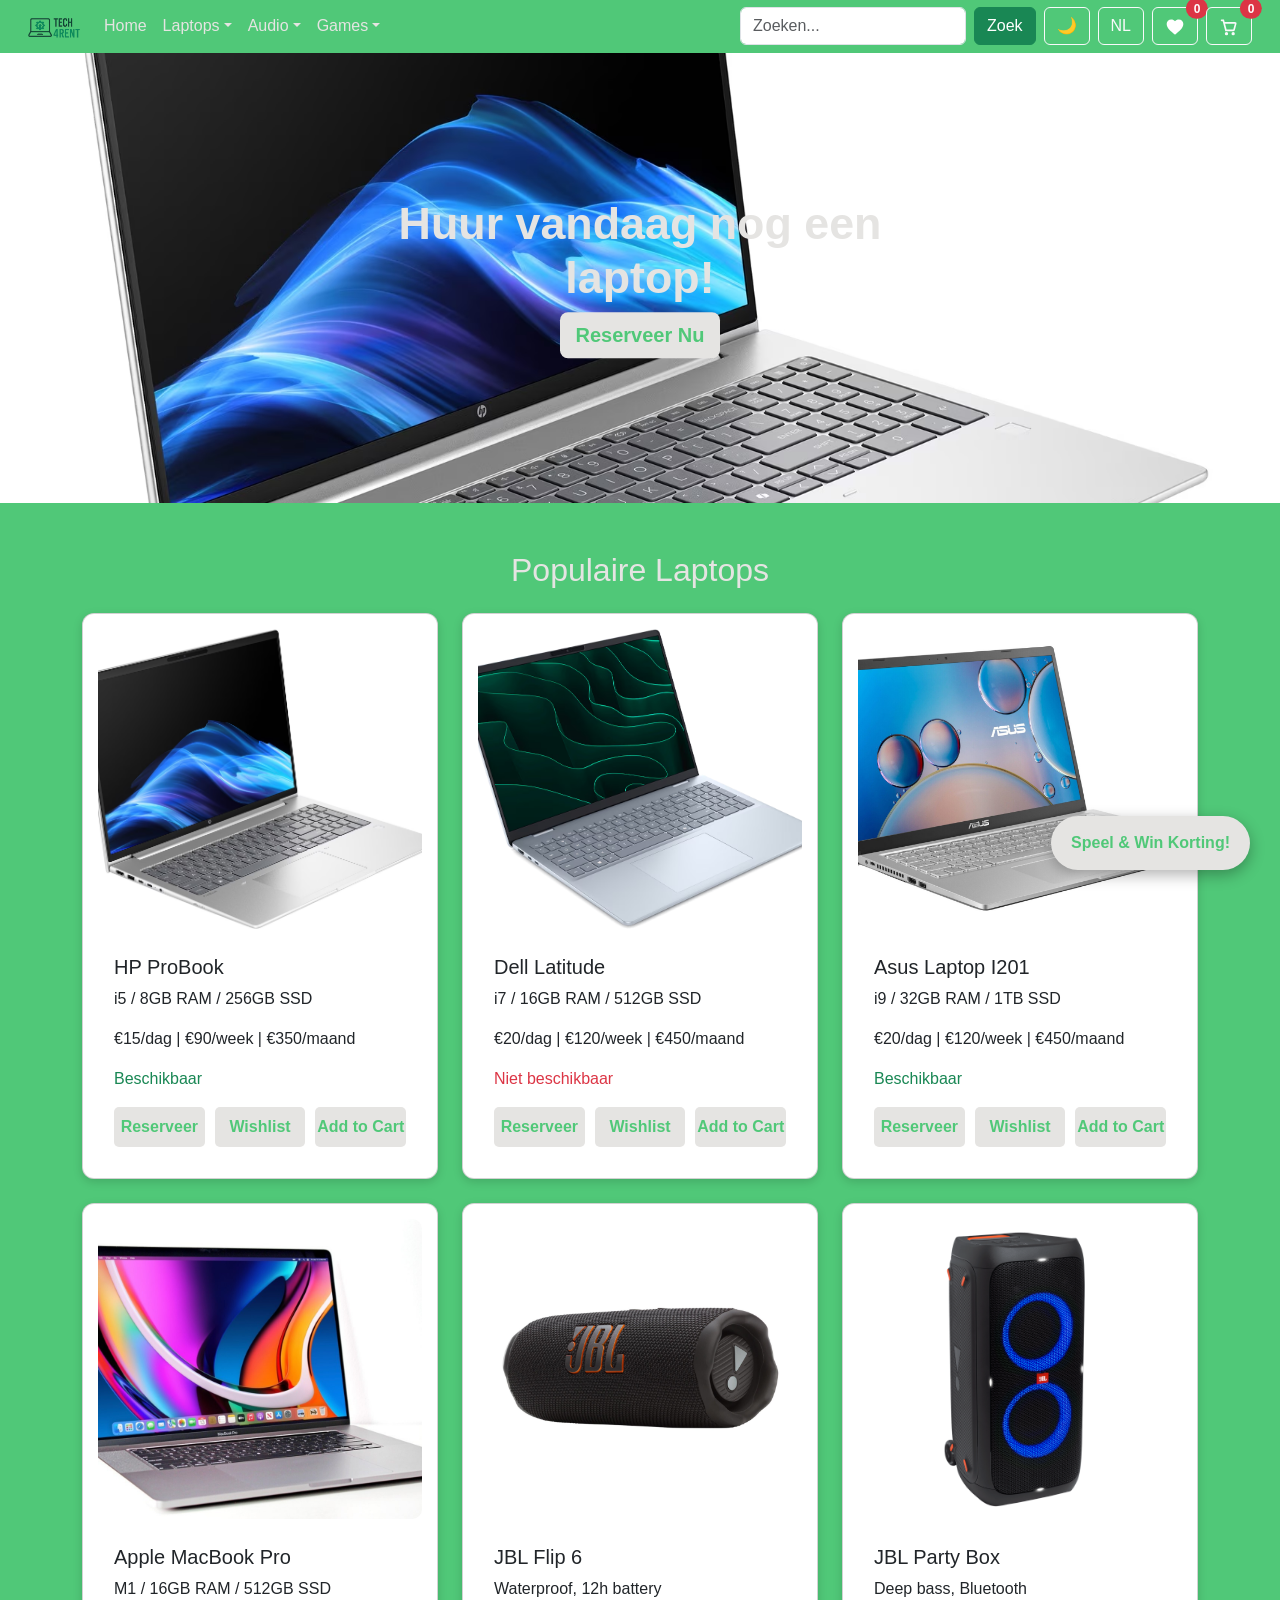
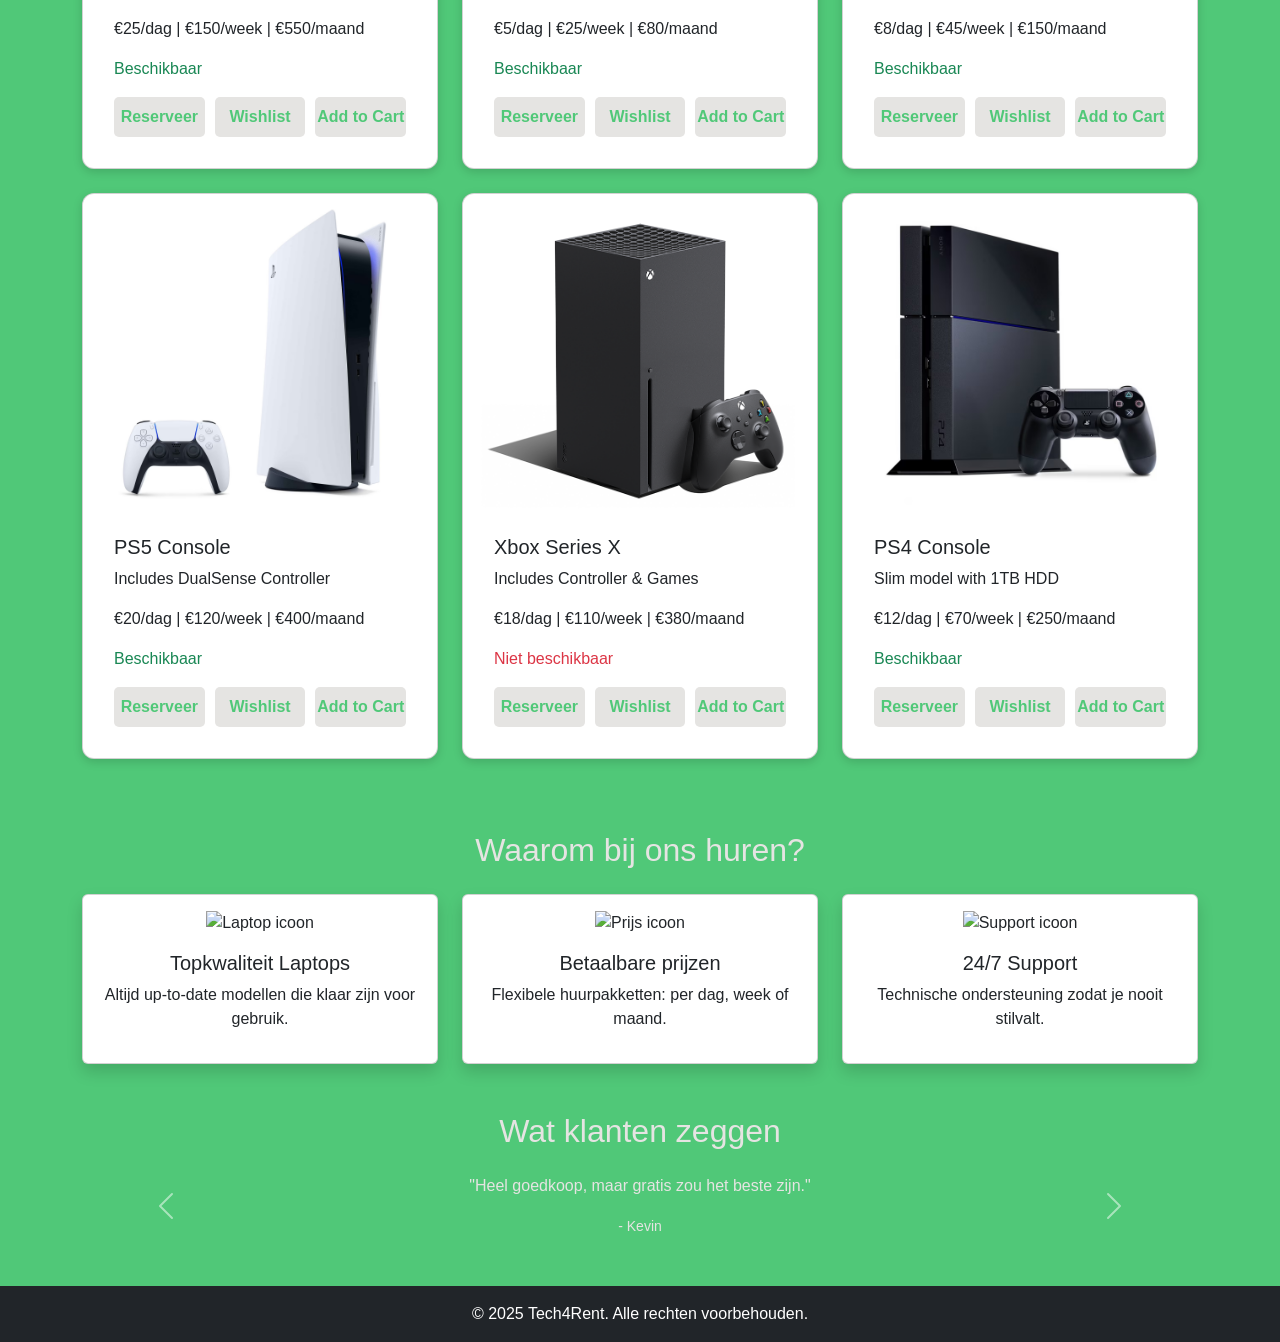
==== index.html @ e3abf4cf "1.3 trials and error" ====
<!DOCTYPE html>
<html lang="nl">
<head>
  <meta charset="UTF-8">
  <meta name="viewport" content="width=device-width, initial-scale=1.0">
  <title>Tech4Rent - Laptop & Gaming Verhuur</title>
  <link href="https://cdn.jsdelivr.net/npm/bootstrap@5.3.0/dist/css/bootstrap.min.css" rel="stylesheet">
  <link rel="stylesheet" href="css/style.css">
</head>
<body>

<!-- Navbar -->
<nav class="navbar navbar-expand-lg navbar-dark bg-dark sticky-top">
  <div class="container-fluid">
    <!-- Brand + Hamburger -->
    <a href="#" class="navbar-brand"><img src="img/bgr.png" height="400"></a>
    <button class="navbar-toggler" type="button" data-bs-toggle="collapse" data-bs-target="#navbarNav">
      <span class="navbar-toggler-icon"></span>
    </button>

    <!-- Menu + Right side -->
    <div class="collapse navbar-collapse" id="navbarNav">
      <!-- Left menu -->
      <ul class="navbar-nav">
        <li class="nav-item"><a class="nav-link active" href="#">Home</a></li>

        <!-- Laptops Mega Menu -->
        <li class="nav-item dropdown">
          <a class="nav-link dropdown-toggle" href="#" role="button" data-bs-toggle="dropdown">Laptops</a>
          <ul class="dropdown-menu mega-menu p-3">
            <div class="row">
              <div class="col-md-6">
                <h6>Brands</h6>
                <a class="dropdown-item" href="#" onclick="filterCategory('laptop')">HP</a>
                <a class="dropdown-item" href="#" onclick="filterCategory('laptop')">Dell</a>
                <a class="dropdown-item" href="#" onclick="filterCategory('laptop')">Apple</a>
                <a class="dropdown-item" href="#" onclick="filterCategory('laptop')">Lenovo</a>
              </div>
            </div>
          </ul>
        </li>

        <!-- Audio -->
        <li class="nav-item dropdown">
          <a class="nav-link dropdown-toggle" href="#" role="button" data-bs-toggle="dropdown">Audio</a>
          <ul class="dropdown-menu">
            <li><a class="dropdown-item" href="#" onclick="filterCategory('audio')">JBL Speakers</a></li>
          </ul>
        </li>

        <!-- Games -->
        <li class="nav-item dropdown">
          <a class="nav-link dropdown-toggle" href="#" role="button" data-bs-toggle="dropdown">Games</a>
          <ul class="dropdown-menu">
            <li><a class="dropdown-item" href="#" onclick="filterCategory('game')">PS5</a></li>
            <li><a class="dropdown-item" href="#" onclick="filterCategory('game')">PS4</a></li>
            <li><a class="dropdown-item" href="#" onclick="filterCategory('game')">Xbox</a></li>
          </ul>
        </li>
      </ul>

      <!-- Right side: Search + Buttons + Icons -->
      <div class="ms-auto d-flex align-items-center gap-2">
        <!-- Search -->
        <input id="searchInput" class="form-control form-control" type="search" placeholder="Zoeken...">
        <button id="searchBtn" class="btn btn-success ">Zoek</button>

        <!-- Theme + Language -->
        <button id="theme-toggle" class="btn btn-outline-light ">🌙</button>
        <button id="lang-toggle" class="btn btn-outline-light ">NL</button>

        <!-- Wishlist -->
        <button id="wishlist-btn" class="btn btn-outline-light position-relative">
          <svg fill="none" height="20" viewBox="0 0 24 24" width="20">
            <path d="M12.68 20.75C12.29 21.08 11.71 21.08 11.32 20.75C7.62 17.54 2 13.61 2 8.5C2 5.41 4.42 3 7.5 3C9.24 3 10.91 3.81 12 5.08C13.09 3.81 14.76 3 16.5 3C19.58 3 22 5.41 22 8.5C22 13.61 16.38 17.54 12.68 20.75Z" fill="#fff"/>
          </svg>
          <span id="wishlist-count" class="position-absolute top-0 start-100 translate-middle badge rounded-pill bg-danger">0</span>
        </button>

        <!-- Cart -->
        <button id="cart-btn" class="btn btn-outline-light  position-relative">
          <svg xmlns="http://www.w3.org/2000/svg" width="20" height="20" fill="none" viewBox="0 0 24 24">
            <path fill="currentColor" d="M3.07 3a1 1 0 0 0 0 2h1.37l3.11 12h9.56a2 2 0 0 0 1.93-1.48l1.88-7A2 2 0 0 0 19 6H6.77l-.78-3zM9.1 15 7.3 8h11.7l-1.88 7z"/>
            <path fill="currentColor" d="M11 20a2 2 0 1 1-4 0 2 2 0 0 1 4 0M19 20a2 2 0 1 1-4 0 2 2 0 0 1 4 0"/>
          </svg>
          <span id="cart-count" class="position-absolute top-0 start-100 translate-middle badge rounded-pill bg-danger">0</span>
        </button>
      </div>
    </div>
  </div>
</nav>


<!-- Offcanvas for Hamburger -->
<div class="offcanvas offcanvas-start bg-dark text-white" tabindex="-1" id="offcanvasMenu">
  <div class="offcanvas-header">
    <h5 class="offcanvas-title">Menu</h5>
    <button type="button" class="btn-close btn-close-white" data-bs-dismiss="offcanvas"></button>
  </div>
  <div class="offcanvas-body">
    <ul class="list-unstyled">

      <li><a href="#" class="text-white text-decoration-none d-block py-2">Home</a></li>

      <!-- Laptops collapsible -->
      <li class="mt-2">
        <a class="text-white text-decoration-none d-block py-2" data-bs-toggle="collapse" href="#laptopsCollapse" role="button" aria-expanded="false">Laptops ▾</a>
        <div class="collapse" id="laptopsCollapse">
          <ul class="list-unstyled ps-3">
            <li><a href="#" class="text-white text-decoration-none d-block py-1">HP</a></li>
            <li><a href="#" class="text-white text-decoration-none d-block py-1">Dell</a></li>
            <li><a href="#" class="text-white text-decoration-none d-block py-1">Apple</a></li>
            <li><a href="#" class="text-white text-decoration-none d-block py-1">Lenovo</a></li>
          </ul>
        </div>
      </li>

      <!-- Audio collapsible -->
      <li class="mt-2">
        <a class="text-white text-decoration-none d-block py-2" data-bs-toggle="collapse" href="#audioCollapse" role="button" aria-expanded="false">Audio ▾</a>
        <div class="collapse" id="audioCollapse">
          <ul class="list-unstyled ps-3">
            <li><a href="#" class="text-white text-decoration-none d-block py-1">JBL Speakers</a></li>
          </ul>
        </div>
      </li>

      <!-- Games collapsible -->
      <li class="mt-2">
        <a class="text-white text-decoration-none d-block py-2" data-bs-toggle="collapse" href="#gamesCollapse" role="button" aria-expanded="false">Games ▾</a>
        <div class="collapse" id="gamesCollapse">
          <ul class="list-unstyled ps-3">
            <li><a href="#" class="text-white text-decoration-none d-block py-1">PS5</a></li>
            <li><a href="#" class="text-white text-decoration-none d-block py-1">PS4</a></li>
            <li><a href="#" class="text-white text-decoration-none d-block py-1">Xbox</a></li>
          </ul>
        </div>
      </li>

      <!-- Search -->
      <li class="mt-4">
        <form class="d-flex">
          <input class="form-control me-2" type="search" placeholder="Zoeken...">
          <button class="btn btn-outline-success" type="button">Zoek</button>
        </form>
      </li>

      <!-- Theme & Language -->
      <li class="mt-3 d-flex gap-2">
        <button id="theme-toggle-mobile" class="btn btn-outline-light flex-fill">🌙</button>
        <button id="lang-toggle-mobile" class="btn btn-outline-light flex-fill">NL</button>
      </li>
    </ul>
  </div>
</div>



<!-- Hero Section -->
<section class="hero-section position-relative">
  <div class="hero-slide active"><img src="img/hp1.jpeg"></div>
  <div class="hero-slide"><img src="img/dell.jpeg"></div>
  <div class="hero-slide"><img src="img/apple.jpeg"></div>
  <div class="hero-slide"><img src="img/asus.jpeg"></div>

  <div class="hero-content text-center text-white">
    <h1 id="heroTitle" class=" hero-title-blue">Huur vandaag nog een laptop!</h1>
    <button id="heroCTA" class="btn btn-primary btn-lg">Reserveer Nu</button>
  </div>
</section>

<!-- Product Grid -->
<section class="container my-5">
  <h2 id="productsTitle" class="text-center mb-4">Populaire Laptops</h2>
  <div id="product-grid" class="row"></div>
</section>

<!-- Wishlist -->
<section class="container my-4" id="wishlist-section" style="display:none;">
  <h3>💚 Wishlist</h3>
  <ul id="wishlist-items" class="list-group"></ul>
</section>

<!-- Cart -->
<section class="container my-4" id="cart-section" style="display:none;">
  <h3>🛒 Winkelwagen</h3>
  <ul id="cart-items" class="list-group"></ul>
</section>


<!-- Voordelen sectie -->
<section class="container text-center my-5">
  <h2 id="whyTitle">Waarom bij ons huren?</h2>
  <div class="row mt-4">
    <div class="col-md-4">
      <div class="card shadow p-3">
        <img src="https://img.icons8.com/ios-filled/100/laptop.png" class="mx-auto" alt="Laptop icoon">
        <h5 id="why1Title" class="mt-3">Topkwaliteit Laptops</h5>
        <p id="why1Text">Altijd up-to-date modellen die klaar zijn voor gebruik.</p>
      </div>
    </div>

    <div class="col-md-4">
      <div class="card shadow p-3">
        <img src="https://img.icons8.com/ios-filled/100/cheap-2.png" class="mx-auto" alt="Prijs icoon">
        <h5 id="why2Title" class="mt-3">Betaalbare prijzen</h5>
        <p id="why2Text">Flexibele huurpakketten: per dag, week of maand.</p>
      </div>
    </div>

    <div class="col-md-4">
      <div class="card shadow p-3">
        <img src="https://img.icons8.com/ios-filled/100/customer-support.png" class="mx-auto" alt="Support icoon">
        <h5 id="why3Title" class="mt-3">24/7 Support</h5>
        <p id="why3Text">Technische ondersteuning zodat je nooit stilvalt.</p>
      </div>
    </div>
  </div>
</section>

<!-- Reviews -->
<section class="reviews container my-5">
  <h2 id="reviewsTitle" class="text-center mb-4">Wat klanten zeggen</h2>
  <div class="carousel slide" id="reviewsCarousel" data-bs-ride="carousel">
    <div class="carousel-inner">
      <div class="carousel-item active text-center">
        <p>"Heel goedkoop, maar gratis zou het beste zijn."</p>
        <small>- Kevin</small>
      </div>
      <div class="carousel-item text-center">
        <p>"Te duur en tweede handse kwaliteit."</p>
        <small>- Gael</small>
      </div>
    </div>
    <button class="carousel-control-prev" type="button" data-bs-target="#reviewsCarousel" data-bs-slide="prev">
      <span class="carousel-control-prev-icon"></span>
    </button>
    <button class="carousel-control-next" type="button" data-bs-target="#reviewsCarousel" data-bs-slide="next">
      <span class="carousel-control-next-icon"></span>
    </button>
  </div>
</section>

<!-- Floating Spin Wheel Button -->
<button id="spin-btn" class="floating-btn">Speel & Win Korting!</button>

<!-- Wheel Overlay -->
<div id="wheel-overlay" class="wheel-overlay">
  <div class="wheel-container">
    <canvas id="wheel" width="400" height="400"></canvas>
    <div id="pointer">&#9650;</div>
    <button id="spin-wheel-btn" class="btn btn-primary mt-3">Spin!</button>
    <div id="coupon-result" class="mt-2 fw-bold"></div>
    <button id="close-wheel" class="btn btn-danger mt-3">Sluiten</button>
  </div>
</div>

<script src="js/wheel.js"></script>


<footer class="bg-dark text-white text-center p-3">
  &copy; 2025 Tech4Rent. Alle rechten voorbehouden.
</footer>

<script src="https://cdn.jsdelivr.net/npm/bootstrap@5.3.0/dist/js/bootstrap.bundle.min.js"></script>
<script src="js/main.js"></script>
</body>
</html>
---- css/style.css ----
/* ===========================
   General Styles
=========================== */
body {
  font-family: Arial, sans-serif;
  margin: 0;
  padding: 0;
  background: #50C878; /* Emerald background */
  color: #E5E4E2;       /* Platinum text */
  transition: background 0.3s, color 0.3s;
}

body.dark-mode {
  background: #121212;
  color: #eee;
}

/* ===========================
   Navbar
=========================== */
.navbar {
  background: #50C878 !important; /* Emerald */
  padding: 0.4rem 1rem;
}

.navbar .navbar-brand img {
  height: 20px;
}

.navbar .nav-link {
  color: #E5E4E2 !important; /* Platinum text */
  font-weight: 500;
}

.navbar .nav-link:hover {
  color: #ffffff !important;
}

.navbar-toggler {
  border-color: #E5E4E2 !important;
}

.navbar-toggler-icon {
  background-image: url("data:image/svg+xml;charset=utf8,%3Csvg viewBox='0 0 30 30' xmlns='http://www.w3.org/2000/svg'%3E%3Cpath stroke='rgb(229,228,226)' stroke-width='2' stroke-linecap='round' stroke-miterlimit='10' d='M4 7h22M4 15h22M4 23h22'/%3E%3C/svg%3E");
}

/* ===========================
   Hero Section
=========================== */
.hero-section {
  position: relative;
  height: 450px;
  overflow: hidden;
  background: #50C878; /* Emerald */
}

body.dark-mode .hero-section {
  background: #1e1e1e;
}

.hero-slide {
  position: absolute;
  top: 0; left: 0;
  width: 100%; height: 100%;
  opacity: 0;
  transition: opacity 0.6s ease;
}

.hero-slide.active {
  opacity: 1;
}

.hero-slide img {
  width: 100%;
  height: 100%;
  object-fit: cover;
}

.hero-content {
  position: absolute;
  top: 50%; left: 50%;
  transform: translate(-50%, -50%);
  text-align: center;
  color: #E5E4E2; /* Platinum text */
}

.hero-content h1 {
  font-size: 2.8rem;
  font-weight: bold;
  margin-bottom: 0.5rem;
  color: #E5E4E2; /* Platinum heading */
}

.hero-content p {
  font-size: 1.2rem;
  margin-bottom: 1rem;
  color: #50C878; /* Emerald description */
}

.hero-content .btn-primary {
  background: #E5E4E2; /* Platinum button */
  border: none;
  font-weight: bold;
  color: #50C878;
}

.hero-content .btn-primary:hover {
  background: #d9d8d7;
}

/* ===========================
   Product Grid & Cards
=========================== */
.products-row {
  display: flex;
  flex-wrap: wrap;
  gap: 20px;
}

.products-row > .col {
  display: flex;
}

.product-card {
  display: flex;
  flex-direction: column;
  justify-content: space-between;
  flex: 1;
  background: #ffffff;
  border-radius: 12px;
  box-shadow: 0 3px 10px rgba(0,0,0,0.15);
  padding: 15px;
  transition: transform 0.3s, box-shadow 0.3s;
}

.product-card:hover {
  transform: translateY(-5px);
  box-shadow: 0 8px 20px rgba(0,0,0,0.25);
}

.product-card img {
  width: 100%;
  height: 300px;
  object-fit: cover;
  border-radius: 10px;
  margin-bottom: 10px;
}

.product-actions {
  display: flex;
  gap: 10px;
  margin-top: auto;
}

.product-actions button {
  flex: 1;
  background: #E5E4E2; /* Platinum buttons */
  border: none;
  color: #50C878; /* Emerald text */
  font-weight: bold;
  padding: 8px 0;
  border-radius: 5px;
}

.product-actions button:hover {
  background: #d9d8d7;
}

/* ===========================
   Side Menu
=========================== */
.side-menu {
  position: fixed;
  top: 0;
  left: -300px;
  width: 300px;
  height: 100%;
  background: rgba(80,200,120,0.95); /* Emerald */
  backdrop-filter: blur(8px);
  color: #E5E4E2; /* Platinum text */
  z-index: 1050;
  padding: 30px;
  transition: left 0.4s ease;
}

.side-menu.active { left: 0; }

.side-menu-header {
  display: flex;
  justify-content: space-between;
  align-items: center;
}

.side-menu h4 { margin: 0; }

.side-menu ul {
  padding-left: 0;
}

.side-menu ul li a {
  color: #E5E4E2; /* Platinum links */
  text-decoration: none;
  display: block;
  padding: 8px 0;
}

.side-menu ul li a:hover { color: #ffffff; }

.sub-menu { display: none; }
.sub-menu.active { display: block; }

/* ===========================
   Floating Button
=========================== */
.floating-btn {
  position: fixed;
  bottom: 30px;
  right: 30px;
  z-index: 999;
  padding: 15px 20px;
  border-radius: 50px;
  background: #E5E4E2; /* Platinum */
  color: #50C878; /* Emerald text */
  border: none;
  cursor: pointer;
  box-shadow: 0 5px 15px rgba(0,0,0,0.3);
  font-weight: bold;
  transition: background 0.3s;
}

.floating-btn:hover { background: #d9d8d7; }

/* ===========================
   Wheel Overlay
=========================== */
.wheel-overlay {
  display: none;
  position: fixed;
  top: 0; left: 0;
  width: 100%; height: 100%;
  backdrop-filter: blur(5px);
  background-color: rgba(0,0,0,0.25);
  z-index: 1000;
  justify-content: center;
  align-items: center;
}

.wheel-container {
  background: #fff;
  padding: 20px;
  border-radius: 15px;
  text-align: center;
  position: relative;
}

#wheel-container {
  position: relative;
  display: inline-block;
}

#pointer {
  position: absolute;
  top: 40%;
  right: 50px;
  transform: translateY(0%) rotate(270deg);
  font-size: 40px;
  color: #50C878; /* Emerald pointer */
  z-index: 10;
}

/* Coupon Result */
#wheel-overlay #coupon-result {
  color: #000000; /* Emerald text for coupon */
  font-size: 1.5rem;
  font-weight: bold;
  text-align: center;
}


/* ===========================
   Responsive Adjustments
=========================== */
@media (max-width: 992px) {
  .hero-content h1 {
    font-size: 2rem;
  }
  .hero-content p {
    font-size: 1rem;
  }
  .product-card img {
    height: 250px;
  }
}

.modal-body {
  max-height: 400px;
  overflow-y: auto;
}

.remove-cart, .remove-wishlist {
  border-radius: 50%;
  font-size: 0.8rem;
  width: 28px;
  height: 28px;
  padding: 0;
  display: flex;
  align-items: center;
  justify-content: center;
}
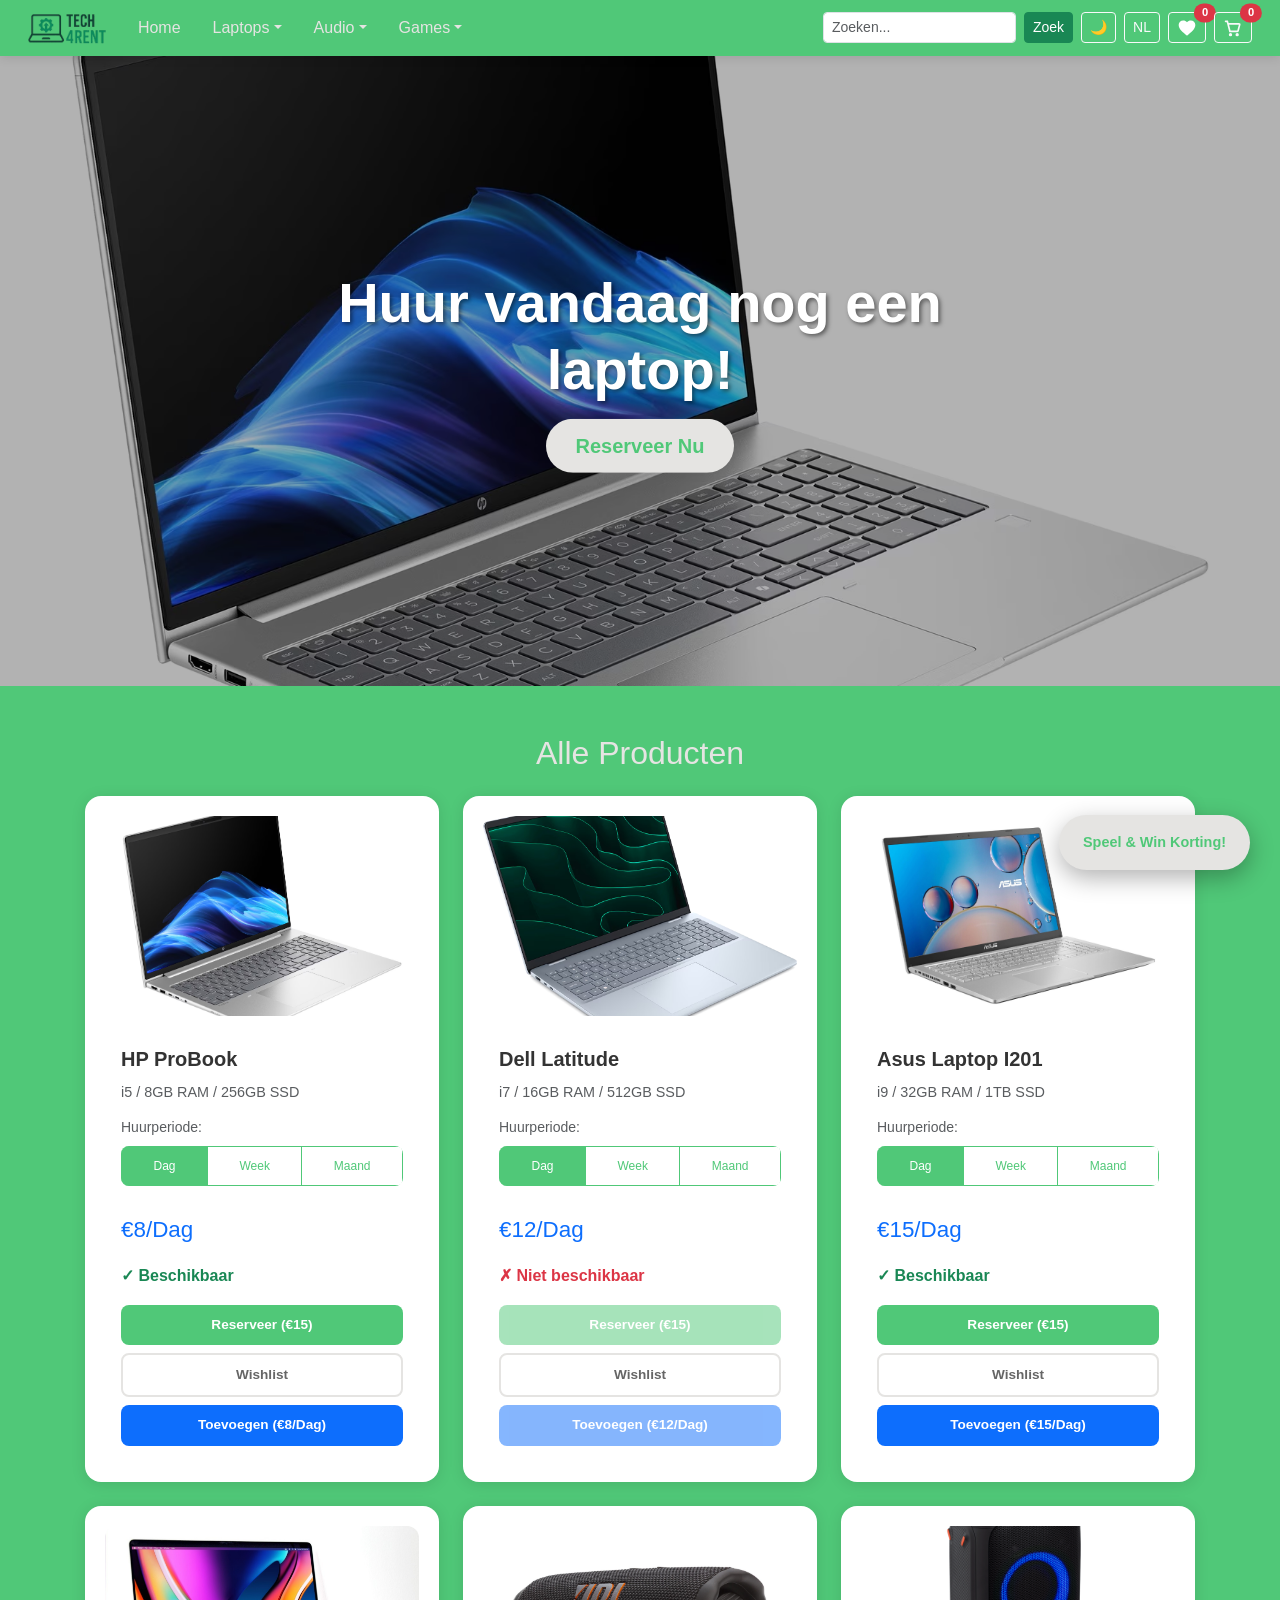
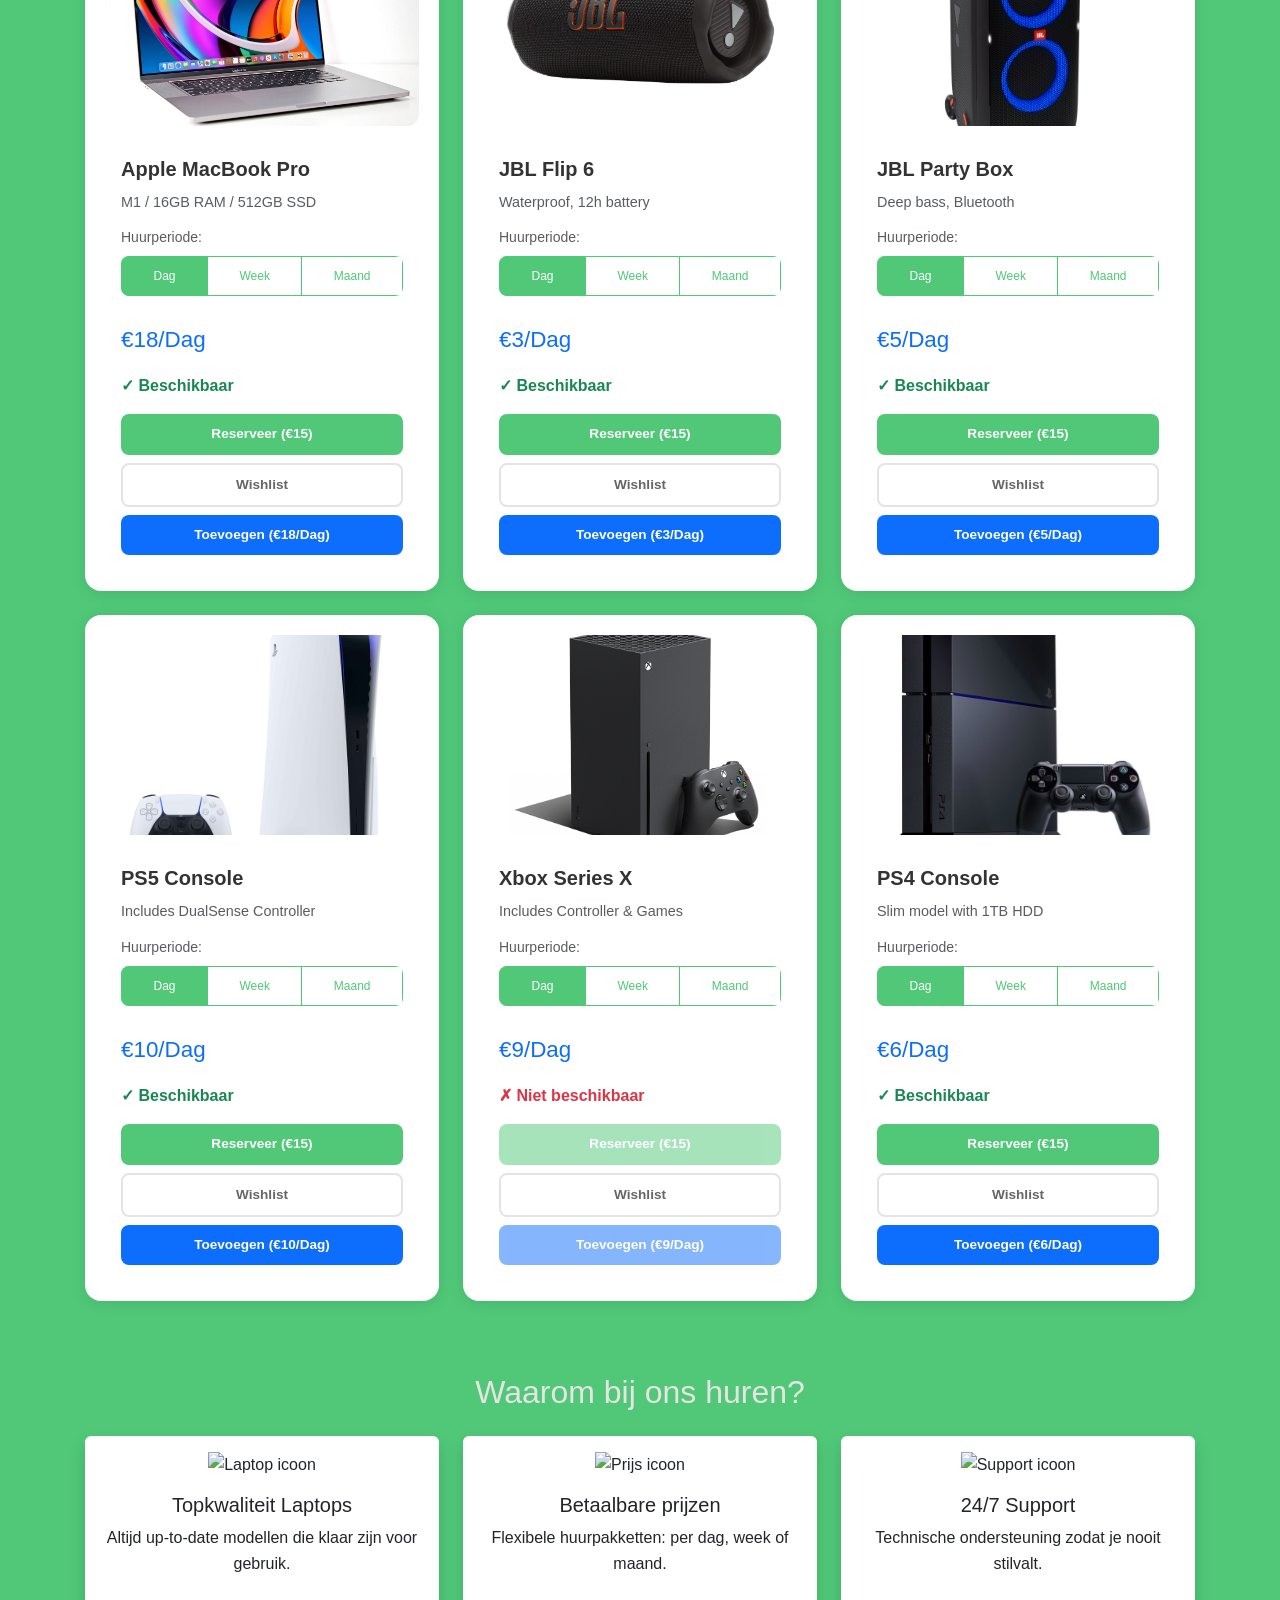
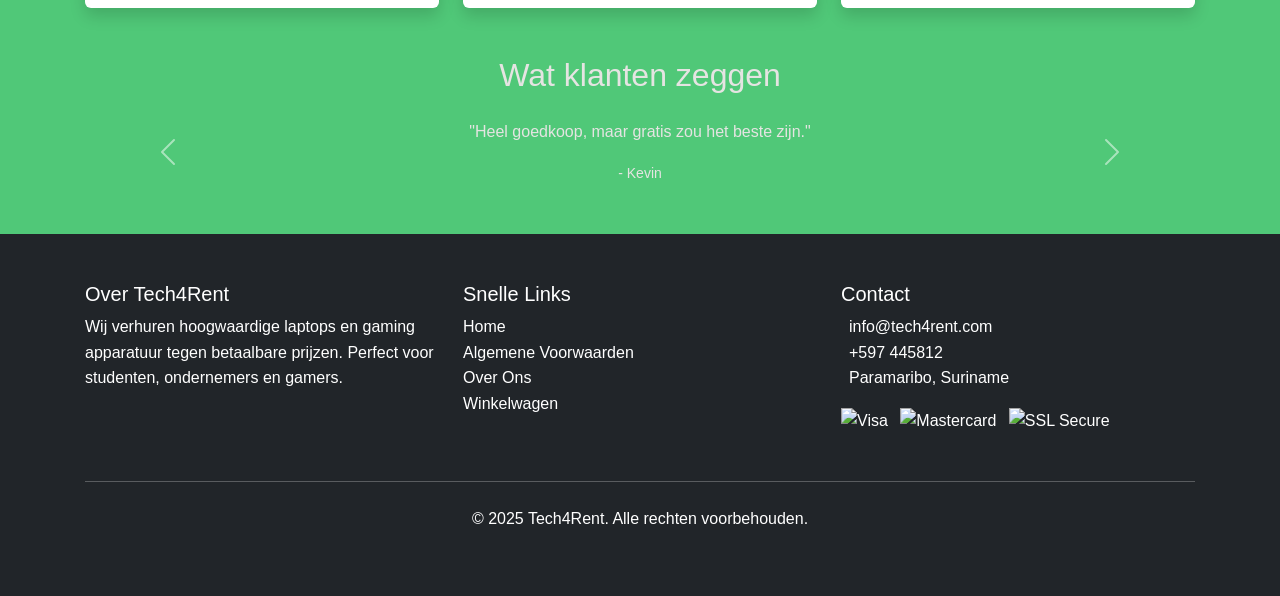
==== commit ecc20a2b: "final GG" ====
--- a/index.html
+++ b/index.html
@@ -3,7 +3,7 @@
 <head>
   <meta charset="UTF-8">
   <meta name="viewport" content="width=device-width, initial-scale=1.0">
-  <title>Tech4Rent - Laptop & Gaming Verhuur</title>
+  <title>Tech4Rent - Laptop & Gaming Rental</title>
   <link href="https://cdn.jsdelivr.net/npm/bootstrap@5.3.0/dist/css/bootstrap.min.css" rel="stylesheet">
   <link rel="stylesheet" href="css/style.css">
 </head>
@@ -13,7 +13,7 @@
 <nav class="navbar navbar-expand-lg navbar-dark bg-dark sticky-top">
   <div class="container-fluid">
     <!-- Brand + Hamburger -->
-    <a href="#" class="navbar-brand"><img src="img/bgr.png" height="400"></a>
+    <a href="#" class="navbar-brand" onclick="showHomePage()"><img src="img/bgr.png" height="40" alt="Tech4Rent Logo"></a>
     <button class="navbar-toggler" type="button" data-bs-toggle="collapse" data-bs-target="#navbarNav">
       <span class="navbar-toggler-icon"></span>
     </button>
@@ -22,15 +22,15 @@
     <div class="collapse navbar-collapse" id="navbarNav">
       <!-- Left menu -->
       <ul class="navbar-nav">
-        <li class="nav-item"><a class="nav-link active" href="#">Home</a></li>
+        <li class="nav-item"><a class="nav-link active" href="#" onclick="showHomePage()" id="navHome">Home</a></li>
 
         <!-- Laptops Mega Menu -->
         <li class="nav-item dropdown">
-          <a class="nav-link dropdown-toggle" href="#" role="button" data-bs-toggle="dropdown">Laptops</a>
+          <a class="nav-link dropdown-toggle" href="#" role="button" data-bs-toggle="dropdown" id="navLaptops">Laptops</a>
           <ul class="dropdown-menu mega-menu p-3">
             <div class="row">
               <div class="col-md-6">
-                <h6>Brands</h6>
+                <h6 id="navBrands">Brands</h6>
                 <a class="dropdown-item" href="#" onclick="filterCategory('laptop')">HP</a>
                 <a class="dropdown-item" href="#" onclick="filterCategory('laptop')">Dell</a>
                 <a class="dropdown-item" href="#" onclick="filterCategory('laptop')">Apple</a>
@@ -42,7 +42,7 @@
 
         <!-- Audio -->
         <li class="nav-item dropdown">
-          <a class="nav-link dropdown-toggle" href="#" role="button" data-bs-toggle="dropdown">Audio</a>
+          <a class="nav-link dropdown-toggle" href="#" role="button" data-bs-toggle="dropdown" id="navAudio">Audio</a>
           <ul class="dropdown-menu">
             <li><a class="dropdown-item" href="#" onclick="filterCategory('audio')">JBL Speakers</a></li>
           </ul>
@@ -50,7 +50,7 @@
 
         <!-- Games -->
         <li class="nav-item dropdown">
-          <a class="nav-link dropdown-toggle" href="#" role="button" data-bs-toggle="dropdown">Games</a>
+          <a class="nav-link dropdown-toggle" href="#" role="button" data-bs-toggle="dropdown" id="navGames">Games</a>
           <ul class="dropdown-menu">
             <li><a class="dropdown-item" href="#" onclick="filterCategory('game')">PS5</a></li>
             <li><a class="dropdown-item" href="#" onclick="filterCategory('game')">PS4</a></li>
@@ -62,15 +62,15 @@
       <!-- Right side: Search + Buttons + Icons -->
       <div class="ms-auto d-flex align-items-center gap-2">
         <!-- Search -->
-        <input id="searchInput" class="form-control form-control" type="search" placeholder="Zoeken...">
-        <button id="searchBtn" class="btn btn-success ">Zoek</button>
+        <input id="searchInput" class="form-control form-control-sm" type="search" placeholder="Zoeken...">
+        <button id="searchBtn" class="btn btn-success btn-sm" id="searchButton">Zoek</button>
 
         <!-- Theme + Language -->
-        <button id="theme-toggle" class="btn btn-outline-light ">🌙</button>
-        <button id="lang-toggle" class="btn btn-outline-light ">NL</button>
+        <button id="theme-toggle" class="btn btn-outline-light btn-sm">🌙</button>
+        <button id="lang-toggle" class="btn btn-outline-light btn-sm">NL</button>
 
         <!-- Wishlist -->
-        <button id="wishlist-btn" class="btn btn-outline-light position-relative">
+        <button id="wishlist-btn" class="btn btn-outline-light btn-sm position-relative">
           <svg fill="none" height="20" viewBox="0 0 24 24" width="20">
             <path d="M12.68 20.75C12.29 21.08 11.71 21.08 11.32 20.75C7.62 17.54 2 13.61 2 8.5C2 5.41 4.42 3 7.5 3C9.24 3 10.91 3.81 12 5.08C13.09 3.81 14.76 3 16.5 3C19.58 3 22 5.41 22 8.5C22 13.61 16.38 17.54 12.68 20.75Z" fill="#fff"/>
           </svg>
@@ -78,7 +78,7 @@
         </button>
 
         <!-- Cart -->
-        <button id="cart-btn" class="btn btn-outline-light  position-relative">
+        <button id="cart-btn" class="btn btn-outline-light btn-sm position-relative">
           <svg xmlns="http://www.w3.org/2000/svg" width="20" height="20" fill="none" viewBox="0 0 24 24">
             <path fill="currentColor" d="M3.07 3a1 1 0 0 0 0 2h1.37l3.11 12h9.56a2 2 0 0 0 1.93-1.48l1.88-7A2 2 0 0 0 19 6H6.77l-.78-3zM9.1 15 7.3 8h11.7l-1.88 7z"/>
             <path fill="currentColor" d="M11 20a2 2 0 1 1-4 0 2 2 0 0 1 4 0M19 20a2 2 0 1 1-4 0 2 2 0 0 1 4 0"/>
@@ -90,106 +90,260 @@
   </div>
 </nav>
 
-
-<!-- Offcanvas for Hamburger -->
-<div class="offcanvas offcanvas-start bg-dark text-white" tabindex="-1" id="offcanvasMenu">
-  <div class="offcanvas-header">
-    <h5 class="offcanvas-title">Menu</h5>
-    <button type="button" class="btn-close btn-close-white" data-bs-dismiss="offcanvas"></button>
-  </div>
-  <div class="offcanvas-body">
-    <ul class="list-unstyled">
-
-      <li><a href="#" class="text-white text-decoration-none d-block py-2">Home</a></li>
-
-      <!-- Laptops collapsible -->
-      <li class="mt-2">
-        <a class="text-white text-decoration-none d-block py-2" data-bs-toggle="collapse" href="#laptopsCollapse" role="button" aria-expanded="false">Laptops ▾</a>
-        <div class="collapse" id="laptopsCollapse">
-          <ul class="list-unstyled ps-3">
-            <li><a href="#" class="text-white text-decoration-none d-block py-1">HP</a></li>
-            <li><a href="#" class="text-white text-decoration-none d-block py-1">Dell</a></li>
-            <li><a href="#" class="text-white text-decoration-none d-block py-1">Apple</a></li>
-            <li><a href="#" class="text-white text-decoration-none d-block py-1">Lenovo</a></li>
-          </ul>
-        </div>
-      </li>
-
-      <!-- Audio collapsible -->
-      <li class="mt-2">
-        <a class="text-white text-decoration-none d-block py-2" data-bs-toggle="collapse" href="#audioCollapse" role="button" aria-expanded="false">Audio ▾</a>
-        <div class="collapse" id="audioCollapse">
-          <ul class="list-unstyled ps-3">
-            <li><a href="#" class="text-white text-decoration-none d-block py-1">JBL Speakers</a></li>
-          </ul>
-        </div>
-      </li>
-
-      <!-- Games collapsible -->
-      <li class="mt-2">
-        <a class="text-white text-decoration-none d-block py-2" data-bs-toggle="collapse" href="#gamesCollapse" role="button" aria-expanded="false">Games ▾</a>
-        <div class="collapse" id="gamesCollapse">
-          <ul class="list-unstyled ps-3">
-            <li><a href="#" class="text-white text-decoration-none d-block py-1">PS5</a></li>
-            <li><a href="#" class="text-white text-decoration-none d-block py-1">PS4</a></li>
-            <li><a href="#" class="text-white text-decoration-none d-block py-1">Xbox</a></li>
-          </ul>
-        </div>
-      </li>
-
-      <!-- Search -->
-      <li class="mt-4">
-        <form class="d-flex">
-          <input class="form-control me-2" type="search" placeholder="Zoeken...">
-          <button class="btn btn-outline-success" type="button">Zoek</button>
-        </form>
-      </li>
-
-      <!-- Theme & Language -->
-      <li class="mt-3 d-flex gap-2">
-        <button id="theme-toggle-mobile" class="btn btn-outline-light flex-fill">🌙</button>
-        <button id="lang-toggle-mobile" class="btn btn-outline-light flex-fill">NL</button>
-      </li>
-    </ul>
-  </div>
-</div>
-
-
-
 <!-- Hero Section -->
 <section class="hero-section position-relative">
-  <div class="hero-slide active"><img src="img/hp1.jpeg"></div>
-  <div class="hero-slide"><img src="img/dell.jpeg"></div>
-  <div class="hero-slide"><img src="img/apple.jpeg"></div>
-  <div class="hero-slide"><img src="img/asus.jpeg"></div>
+  <div class="hero-slide active"><img src="img/hp1.jpeg" alt="HP Laptop"></div>
+  <div class="hero-slide"><img src="img/dell.jpeg" alt="Dell Laptop"></div>
+  <div class="hero-slide"><img src="img/apple.jpeg" alt="Apple Laptop"></div>
+  <div class="hero-slide"><img src="img/asus.jpeg" alt="Asus Laptop"></div>
 
   <div class="hero-content text-center text-white">
-    <h1 id="heroTitle" class=" hero-title-blue">Huur vandaag nog een laptop!</h1>
+    <h1 id="heroTitle">Huur vandaag nog een laptop!</h1>
     <button id="heroCTA" class="btn btn-primary btn-lg">Reserveer Nu</button>
   </div>
 </section>
 
-<!-- Product Grid -->
-<section class="container my-5">
-  <h2 id="productsTitle" class="text-center mb-4">Populaire Laptops</h2>
+<!-- Home Page -->
+<section class="container my-5" id="home-page">
+  <h2 id="productsTitle" class="text-center mb-4">Populaire Producten</h2>
+  
   <div id="product-grid" class="row"></div>
 </section>
 
-<!-- Wishlist -->
-<section class="container my-4" id="wishlist-section" style="display:none;">
-  <h3>💚 Wishlist</h3>
-  <ul id="wishlist-items" class="list-group"></ul>
-</section>
-
-<!-- Cart -->
-<section class="container my-4" id="cart-section" style="display:none;">
-  <h3>🛒 Winkelwagen</h3>
-  <ul id="cart-items" class="list-group"></ul>
-</section>
-
+<!-- Wishlist Page -->
+<section class="container my-5" id="wishlist-page" style="display:none;">
+  <div class="d-flex justify-content-between align-items-center mb-4">
+    <h2 id="wishlistPageTitle">💚 Mijn Reserveringen</h2>
+    <button class="btn btn-outline-secondary" onclick="showHomePage()" id="backToHomeWishlist">← Terug naar Home</button>
+  </div>
+  
+  <div id="wishlist-content">
+    <div class="row" id="wishlist-items-grid"></div>
+    <div id="empty-wishlist" class="text-center py-5">
+      <h4 id="emptyWishlistTitle">Je hebt nog geen reserveringen</h4>
+      <p id="emptyWishlistText">Voeg producten toe aan je wishlist om ze hier te zien</p>
+      <button class="btn btn-primary" onclick="showHomePage()" id="exploreProductsWishlist">Verken Producten</button>
+    </div>
+  </div>
+</section>
+
+<!-- Cart Page -->
+<section class="container my-5" id="cart-page" style="display:none;">
+  <div class="d-flex justify-content-between align-items-center mb-4">
+    <h2 id="cartPageTitle">🛒 Mijn Winkelwagen</h2>
+    <button class="btn btn-outline-secondary" onclick="showHomePage()" id="continueShopping">← Verder Winkelen</button>
+  </div>
+  
+  <div class="row">
+    <div class="col-lg-8">
+      <div id="cart-items-list" class="card">
+        <div class="card-body">
+          <div id="empty-cart" class="text-center py-4">
+            <h5 id="emptyCartTitle">Je winkelwagen is leeg</h5>
+            <p id="emptyCartText">Voeg producten toe aan je winkelwagen om ze hier te zien</p>
+            <button class="btn btn-primary" onclick="showHomePage()" id="exploreProductsCart">Verken Producten</button>
+          </div>
+          <div id="cart-items-container"></div>
+        </div>
+      </div>
+    </div>
+    
+    <div class="col-lg-4">
+      <div class="card">
+        <div class="card-body">
+          <h5 class="card-title" id="orderSummaryTitle">Bestelling Overzicht</h5>
+          <div id="order-summary">
+            <div class="d-flex justify-content-between mb-2">
+              <span id="subtotalLabel">Subtotaal:</span>
+              <span id="subtotal">€0.00</span>
+            </div>
+            <div class="d-flex justify-content-between mb-2">
+              <span id="shippingLabel">Verzendkosten:</span>
+              <span id="shipping">€0.00</span>
+            </div>
+            <hr>
+            <div class="d-flex justify-content-between mb-3">
+              <strong id="totalLabel">Totaal:</strong>
+              <strong id="total">€0.00</strong>
+            </div>
+            <button id="checkout-btn" class="btn btn-primary w-100" onclick="showCheckoutPage()" disabled id="proceedToCheckout">
+              Doorgaan naar Afrekenen
+            </button>
+          </div>
+        </div>
+      </div>
+    </div>
+  </div>
+</section>
+
+<!-- Checkout Page -->
+<section class="container my-5" id="checkout-page" style="display:none;">
+  <div class="d-flex justify-content-between align-items-center mb-4">
+    <h2 id="checkoutPageTitle">💰 Afrekenen</h2>
+    <button class="btn btn-outline-secondary" onclick="showCartPage()" id="backToCart">← Terug naar Winkelwagen</button>
+  </div>
+  
+  <div class="row">
+    <div class="col-lg-8">
+      <div class="card mb-4">
+        <div class="card-body">
+          <h5 class="card-title mb-4" id="personalDetailsTitle">Persoonlijke Gegevens</h5>
+          <form id="checkout-form">
+            <div class="row">
+              <div class="col-md-6 mb-3">
+                <label for="firstName" class="form-label" id="firstNameLabel">Voornaam *</label>
+                <input type="text" class="form-control" id="firstName" required>
+              </div>
+              <div class="col-md-6 mb-3">
+                <label for="lastName" class="form-label" id="lastNameLabel">Achternaam *</label>
+                <input type="text" class="form-control" id="lastName" required>
+              </div>
+            </div>
+            
+            <div class="mb-3">
+              <label for="email" class="form-label" id="emailLabel">Email *</label>
+              <input type="email" class="form-control" id="email" required>
+            </div>
+            
+            <div class="mb-3">
+              <label for="phone" class="form-label" id="phoneLabel">Telefoonnummer *</label>
+              <input type="tel" class="form-control" id="phone" required>
+            </div>
+            
+            <div class="mb-3">
+              <label for="address" class="form-label" id="addressLabel">Adres *</label>
+              <input type="text" class="form-control" id="address" required>
+            </div>
+            
+            <div class="row">
+              <div class="col-md-6 mb-3">
+                <label for="city" class="form-label" id="cityLabel">Stad *</label>
+                <input type="text" class="form-control" id="city" required>
+              </div>
+              <div class="col-md-6 mb-3">
+                <label for="postalCode" class="form-label" id="postalCodeLabel">Postcode *</label>
+                <input type="text" class="form-control" id="postalCode" required>
+              </div>
+            </div>
+          </form>
+        </div>
+      </div>
+
+      <!-- Credit Card Information -->
+      <div class="card">
+        <div class="card-body">
+          <h5 class="card-title mb-4" id="paymentDetailsTitle">Betaalgegevens</h5>
+          <div class="row">
+            <div class="col-12 mb-3">
+              <label for="cardNumber" class="form-label" id="cardNumberLabel">Creditcard Nummer *</label>
+              <div class="input-group">
+                <input type="text" class="form-control" id="cardNumber" placeholder="1234 5678 9012 3456" required maxlength="19">
+                <span class="input-group-text">
+                  <img src="https://img.icons8.com/color/48/000000/visa.png" height="20" alt="Visa" class="me-1">
+                  <img src="https://img.icons8.com/color/48/000000/mastercard.png" height="20" alt="Mastercard">
+                </span>
+              </div>
+            </div>
+            
+            <div class="col-md-6 mb-3">
+              <label for="cardName" class="form-label" id="cardNameLabel">Naam op Kaart *</label>
+              <input type="text" class="form-control" id="cardName" required>
+            </div>
+            
+            <div class="col-md-3 mb-3">
+              <label for="expiryDate" class="form-label" id="expiryDateLabel">Vervaldatum *</label>
+              <input type="text" class="form-control" id="expiryDate" placeholder="MM/JJ" required maxlength="5">
+            </div>
+            
+            <div class="col-md-3 mb-3">
+              <label for="cvv" class="form-label" id="cvvLabel">CVV *</label>
+              <input type="text" class="form-control" id="cvv" placeholder="123" required maxlength="3">
+            </div>
+          </div>
+          
+          <div class="form-check mb-3">
+            <input class="form-check-input" type="checkbox" id="terms" required>
+            <label class="form-check-label" for="terms" id="termsLabel">
+              Ik ga akkoord met de algemene voorwaarden *
+            </label>
+          </div>
+
+          <div class="alert alert-info">
+            <small id="securePaymentText">
+              <strong>Veilige betaling:</strong> Je gegevens worden versleuteld verzonden en wij slaan je creditcard informatie niet op.
+            </small>
+          </div>
+        </div>
+      </div>
+    </div>
+    
+    <div class="col-lg-4">
+      <div class="card">
+        <div class="card-body">
+          <h5 class="card-title" id="orderTitle">Bestelling</h5>
+          <div id="checkout-summary">
+            <div id="checkout-items"></div>
+            <hr>
+            <div class="d-flex justify-content-between mb-2">
+              <span id="checkoutSubtotalLabel">Subtotaal:</span>
+              <span id="checkout-subtotal">€0.00</span>
+            </div>
+            <div class="d-flex justify-content-between mb-2">
+              <span id="checkoutShippingLabel">Verzendkosten:</span>
+              <span id="checkout-shipping">€0.00</span>
+            </div>
+            <div class="d-flex justify-content-between mb-2">
+              <span id="rentalPeriodLabel">Huurperiode:</span>
+              <span id="rental-type">-</span>
+            </div>
+            <hr>
+            <div class="d-flex justify-content-between mb-3">
+              <strong id="checkoutTotalLabel">Totaal:</strong>
+              <strong id="checkout-total">€0.00</strong>
+            </div>
+          </div>
+          
+          <button id="confirm-order-btn" class="btn btn-success w-100" onclick="processOrder()" id="confirmOrderButton">
+            Bevestig Bestelling & Betaal
+          </button>
+          
+          <div class="text-center mt-3">
+            <small class="text-muted" id="sslText">
+              <img src="https://img.icons8.com/color/48/000000/ssl.png" height="20" alt="SSL" class="me-1">
+              256-bit SSL versleuteling
+            </small>
+          </div>
+        </div>
+      </div>
+    </div>
+  </div>
+</section>
+
+<!-- Order Confirmation Page -->
+<section class="container my-5" id="order-confirmation-page" style="display:none;">
+  <div class="text-center py-5">
+    <div class="mb-4">
+      <span style="font-size: 4rem;">🎉</span>
+    </div>
+    <h2 class="text-success" id="orderConfirmedTitle">Bestelling Bevestigd!</h2>
+    <p class="lead" id="orderConfirmedText">Bedankt voor je reservering bij Tech4Rent</p>
+    
+    <div class="card mt-4 mx-auto" style="max-width: 500px;">
+      <div class="card-body">
+        <h5 class="card-title" id="orderDetailsTitle">Order Details</h5>
+        <div id="order-details"></div>
+      </div>
+    </div>
+    
+    <div class="mt-4">
+      <button class="btn btn-primary" onclick="showHomePage()" id="backToHomeConfirm">Terug naar Home</button>
+      <button class="btn btn-outline-secondary" onclick="printOrder()" id="printConfirmation">Print Bevestiging</button>
+    </div>
+  </div>
+</section>
 
 <!-- Voordelen sectie -->
-<section class="container text-center my-5">
+<section class="container text-center my-5" id="benefits-section">
   <h2 id="whyTitle">Waarom bij ons huren?</h2>
   <div class="row mt-4">
     <div class="col-md-4">
@@ -255,14 +409,76 @@
   </div>
 </div>
 
-<script src="js/wheel.js"></script>
-
-
-<footer class="bg-dark text-white text-center p-3">
-  &copy; 2025 Tech4Rent. Alle rechten voorbehouden.
+
+
+<!-- ADD THIS CONTAINER FOR DYNAMIC PAGES -->
+<section id="main-content" class="container my-5" style="display:none;"></section>
+
+
+
+<!-- Footer -->
+<footer class="bg-dark text-white py-5 mt-5">
+  <div class="container">
+    <div class="row">
+      <div class="col-md-4 mb-4">
+        <h5>Over Tech4Rent</h5>
+        <p>Wij verhuren hoogwaardige laptops en gaming apparatuur tegen betaalbare prijzen. Perfect voor studenten, ondernemers en gamers.</p>
+        <div class="social-links">
+          <a href="https://facebook.com" class="text-white me-3" target="_blank">
+            <i class="fab fa-facebook fa-2x"></i>
+          </a>
+          <a href="https://instagram.com" class="text-white me-3" target="_blank">
+            <i class="fab fa-instagram fa-2x"></i>
+          </a>
+          <a href="https://twitter.com" class="text-white me-3" target="_blank">
+            <i class="fab fa-twitter fa-2x"></i>
+          </a>
+          <a href="https://linkedin.com" class="text-white" target="_blank">
+            <i class="fab fa-linkedin fa-2x"></i>
+          </a>
+        </div>
+      </div>
+      
+      <div class="col-md-4 mb-4">
+        <h5>Snelle Links</h5>
+        <ul class="list-unstyled">
+          <li><a href="#" class="text-white text-decoration-none" onclick="showHomePage()">Home</a></li>
+          <li><a href="#" class="text-white text-decoration-none" onclick="showTermsPage()">Algemene Voorwaarden</a></li>
+          <li><a href="#" class="text-white text-decoration-none" onclick="showAboutPage()">Over Ons</a></li>
+          <li><a href="#" class="text-white text-decoration-none" onclick="showCartPage()">Winkelwagen</a></li>
+        </ul>
+      </div>
+      
+      <div class="col-md-4 mb-4">
+        <h5>Contact</h5>
+        <p>
+          <i class="fas fa-envelope me-2"></i> info@tech4rent.com<br>
+          <i class="fas fa-phone me-2"></i> +597 445812<br>
+          <i class="fas fa-map-marker-alt me-2"></i> Paramaribo, Suriname
+        </p>
+        <div class="payment-methods">
+          <img src="https://img.icons8.com/color/48/000000/visa.png" height="30" alt="Visa" class="me-2">
+          <img src="https://img.icons8.com/color/48/000000/mastercard.png" height="30" alt="Mastercard" class="me-2">
+          <img src="https://img.icons8.com/color/48/000000/ssl.png" height="30" alt="SSL Secure">
+        </div>
+      </div>
+    </div>
+    
+    <hr class="my-4">
+    
+    <div class="text-center">
+      <p>&copy; 2025 Tech4Rent. Alle rechten voorbehouden.</p>
+    </div>
+  </div>
 </footer>
 
+
+<!-- Scripts -->
 <script src="https://cdn.jsdelivr.net/npm/bootstrap@5.3.0/dist/js/bootstrap.bundle.min.js"></script>
 <script src="js/main.js"></script>
+<script src="js/terms.js"></script>
+<script src="js/about.js"></script>
+<script src="js/wheel.js"></script>
 </body>
 </html>
+
--- a/css/style.css
+++ b/css/style.css
@@ -1,17 +1,33 @@
 /* ===========================
-   General Styles
-=========================== */
+   General Styles & Variables
+=========================== */
+:root {
+  --emerald: #50C878;
+  --platinum: #E5E4E2;
+  --dark-bg: #121212;
+  --dark-card: #1e1e1e;
+  --white: #ffffff;
+  --shadow: 0 3px 10px rgba(0,0,0,0.15);
+  --shadow-hover: 0 8px 20px rgba(0,0,0,0.25);
+  --transition: all 0.3s ease;
+}
+
+* {
+  box-sizing: border-box;
+}
+
 body {
-  font-family: Arial, sans-serif;
+  font-family: 'Segoe UI', Tahoma, Geneva, Verdana, sans-serif;
   margin: 0;
   padding: 0;
-  background: #50C878; /* Emerald background */
-  color: #E5E4E2;       /* Platinum text */
-  transition: background 0.3s, color 0.3s;
+  background: var(--emerald);
+  color: var(--platinum);
+  transition: var(--transition);
+  line-height: 1.6;
 }
 
 body.dark-mode {
-  background: #121212;
+  background: var(--dark-bg);
   color: #eee;
 }
 
@@ -19,51 +35,83 @@
    Navbar
 =========================== */
 .navbar {
-  background: #50C878 !important; /* Emerald */
+  background: var(--emerald) !important;
   padding: 0.4rem 1rem;
+  box-shadow: 0 2px 10px rgba(0,0,0,0.1);
+  backdrop-filter: blur(10px);
 }
 
 .navbar .navbar-brand img {
-  height: 20px;
+  height: 30px;
+  transition: transform 0.3s ease;
+}
+
+.navbar .navbar-brand img:hover {
+  transform: scale(1.05);
 }
 
 .navbar .nav-link {
-  color: #E5E4E2 !important; /* Platinum text */
+  color: var(--platinum) !important;
   font-weight: 500;
-}
-
-.navbar .nav-link:hover {
-  color: #ffffff !important;
+  padding: 0.5rem 1rem !important;
+  border-radius: 6px;
+  transition: var(--transition);
+}
+
+.navbar .nav-link:hover,
+.navbar .nav-link:focus {
+  color: var(--white) !important;
+  background: rgba(255,255,255,0.1);
+  transform: translateY(-1px);
 }
 
 .navbar-toggler {
-  border-color: #E5E4E2 !important;
+  border-color: var(--platinum) !important;
 }
 
 .navbar-toggler-icon {
   background-image: url("data:image/svg+xml;charset=utf8,%3Csvg viewBox='0 0 30 30' xmlns='http://www.w3.org/2000/svg'%3E%3Cpath stroke='rgb(229,228,226)' stroke-width='2' stroke-linecap='round' stroke-miterlimit='10' d='M4 7h22M4 15h22M4 23h22'/%3E%3C/svg%3E");
 }
 
+/* Dropdown improvements */
+.dropdown-menu {
+  border: none;
+  box-shadow: var(--shadow-hover);
+  animation: fadeIn 0.3s ease;
+}
+
+.mega-menu {
+  min-width: 500px;
+}
+
+@keyframes fadeIn {
+  from { opacity: 0; transform: translateY(-10px); }
+  to { opacity: 1; transform: translateY(0); }
+}
+
 /* ===========================
    Hero Section
 =========================== */
 .hero-section {
   position: relative;
-  height: 450px;
+  height: 70vh;
+  min-height: 500px;
   overflow: hidden;
-  background: #50C878; /* Emerald */
+  background: var(--emerald);
 }
 
 body.dark-mode .hero-section {
-  background: #1e1e1e;
+  background: var(--dark-bg);
 }
 
 .hero-slide {
   position: absolute;
-  top: 0; left: 0;
-  width: 100%; height: 100%;
+  top: 0; 
+  left: 0;
+  width: 100%; 
+  height: 100%;
   opacity: 0;
-  transition: opacity 0.6s ease;
+  transition: opacity 0.8s ease-in-out;
 }
 
 .hero-slide.active {
@@ -74,140 +122,358 @@
   width: 100%;
   height: 100%;
   object-fit: cover;
+  filter: brightness(0.7);
 }
 
 .hero-content {
   position: absolute;
-  top: 50%; left: 50%;
+  top: 50%; 
+  left: 50%;
   transform: translate(-50%, -50%);
   text-align: center;
-  color: #E5E4E2; /* Platinum text */
+  color: var(--platinum);
+  text-shadow: 2px 2px 4px rgba(0,0,0,0.5);
+  width: 90%;
+  max-width: 800px;
 }
 
 .hero-content h1 {
-  font-size: 2.8rem;
-  font-weight: bold;
-  margin-bottom: 0.5rem;
-  color: #E5E4E2; /* Platinum heading */
-}
-
-.hero-content p {
-  font-size: 1.2rem;
+  font-size: clamp(2rem, 5vw, 3.5rem);
+  font-weight: 800;
   margin-bottom: 1rem;
-  color: #50C878; /* Emerald description */
+  animation: slideUp 0.8s ease;
 }
 
 .hero-content .btn-primary {
-  background: #E5E4E2; /* Platinum button */
-  border: none;
-  font-weight: bold;
-  color: #50C878;
+  background: var(--platinum);
+  border: none;
+  font-weight: 600;
+  color: var(--emerald);
+  padding: 12px 30px;
+  border-radius: 50px;
+  transition: var(--transition);
+  animation: slideUp 0.8s ease 0.2s both;
 }
 
 .hero-content .btn-primary:hover {
-  background: #d9d8d7;
+  background: var(--white);
+  transform: translateY(-2px);
+  box-shadow: 0 10px 25px rgba(0,0,0,0.2);
+}
+
+@keyframes slideUp {
+  from {
+    opacity: 0;
+    transform: translateY(30px);
+  }
+  to {
+    opacity: 1;
+    transform: translateY(0);
+  }
 }
 
 /* ===========================
    Product Grid & Cards
 =========================== */
-.products-row {
-  display: flex;
-  flex-wrap: wrap;
-  gap: 20px;
-}
-
-.products-row > .col {
-  display: flex;
+.container {
+  padding: 0 15px;
 }
 
 .product-card {
+  background: var(--white);
+  border-radius: 16px;
+  box-shadow: var(--shadow);
+  padding: 20px;
+  transition: var(--transition);
+  border: 1px solid rgba(0,0,0,0.05);
+  height: 100%;
   display: flex;
   flex-direction: column;
-  justify-content: space-between;
-  flex: 1;
-  background: #ffffff;
-  border-radius: 12px;
-  box-shadow: 0 3px 10px rgba(0,0,0,0.15);
-  padding: 15px;
-  transition: transform 0.3s, box-shadow 0.3s;
+}
+
+body.dark-mode .product-card {
+  background: var(--dark-card);
+  color: var(--white);
 }
 
 .product-card:hover {
-  transform: translateY(-5px);
-  box-shadow: 0 8px 20px rgba(0,0,0,0.25);
+  transform: translateY(-8px);
+  box-shadow: var(--shadow-hover);
 }
 
 .product-card img {
   width: 100%;
-  height: 300px;
+  height: 220px;
   object-fit: cover;
-  border-radius: 10px;
+  border-radius: 12px;
+  margin-bottom: 15px;
+  transition: var(--transition);
+}
+
+.product-card:hover img {
+  transform: scale(1.02);
+}
+
+.card-title {
+  font-weight: 700;
+  color: #333;
   margin-bottom: 10px;
+}
+
+body.dark-mode .card-title {
+  color: var(--white);
+}
+
+.card-text {
+  color: #666;
+  font-size: 0.9rem;
+  margin-bottom: 10px;
+}
+
+body.dark-mode .card-text {
+  color: #ccc;
+}
+
+.rental-price {
+  margin: 15px 0;
+}
+
+.rental-price strong {
+  color: var(--emerald);
+  font-size: 1.4rem;
+}
+
+.availability {
+  font-weight: 600;
+  margin: 10px 0;
 }
 
 .product-actions {
   display: flex;
-  gap: 10px;
+  gap: 8px;
   margin-top: auto;
+  flex-wrap: wrap;
 }
 
 .product-actions button {
   flex: 1;
-  background: #E5E4E2; /* Platinum buttons */
-  border: none;
-  color: #50C878; /* Emerald text */
-  font-weight: bold;
-  padding: 8px 0;
-  border-radius: 5px;
-}
-
-.product-actions button:hover {
-  background: #d9d8d7;
-}
-
-/* ===========================
-   Side Menu
-=========================== */
-.side-menu {
+  min-width: 80px;
+  padding: 10px;
+  border: none;
+  border-radius: 8px;
+  font-weight: 600;
+  font-size: 0.85rem;
+  transition: var(--transition);
+  cursor: pointer;
+}
+
+.product-actions .btn-success {
+  background: var(--emerald);
+  color: var(--white);
+  border: none;
+}
+
+.product-actions .btn-success:hover {
+  background: #45b369;
+  transform: translateY(-1px);
+}
+
+.product-actions .btn-outline-secondary {
+  background: transparent;
+  border: 2px solid var(--platinum);
+  color: #666;
+}
+
+.product-actions .btn-outline-secondary:hover {
+  background: var(--platinum);
+  color: #333;
+}
+
+body.dark-mode .product-actions .btn-outline-secondary:hover {
+  background: var(--platinum);
+  color: var(--dark-bg);
+}
+
+/* Disabled state */
+.product-actions button:disabled {
+  opacity: 0.5;
+  cursor: not-allowed;
+  transform: none !important;
+}
+
+/* ===========================
+   Rental Period Selector
+=========================== */
+.rental-period-selector .btn-group {
+  border-radius: 8px;
+  overflow: hidden;
+}
+
+.rental-period-selector .btn {
+  padding: 4px 8px;
+  font-size: 0.75rem;
+  border: 1px solid var(--emerald);
+  color: var(--emerald);
+}
+
+.rental-period-selector .btn-check:checked + .btn {
+  background: var(--emerald);
+  color: white;
+  border-color: var(--emerald);
+}
+
+.rental-period-selector .btn:hover {
+  background: rgba(80, 200, 120, 0.1);
+}
+
+/* ===========================
+   Page Transitions
+=========================== */
+#wishlist-page,
+#cart-page, 
+#checkout-page,
+#order-confirmation-page {
+  animation: fadeIn 0.5s ease;
+}
+
+/* ===========================
+   Cart & Wishlist Pages
+=========================== */
+.cart-item {
+  transition: all 0.3s ease;
+  padding: 15px;
+  border-radius: 8px;
+}
+
+.cart-item:hover {
+  background: #f8f9fa;
+}
+
+body.dark-mode .cart-item:hover {
+  background: #2a2a2a;
+}
+
+/* ===========================
+   Checkout Form
+=========================== */
+#checkout-form .form-control {
+  border-radius: 8px;
+  border: 2px solid #e9ecef;
+  transition: all 0.3s ease;
+}
+
+#checkout-form .form-control:focus {
+  border-color: var(--emerald);
+  box-shadow: 0 0 0 0.2rem rgba(80, 200, 120, 0.25);
+}
+
+/* ===========================
+   Cards & Order Summary
+=========================== */
+.card {
+  border: none;
+  box-shadow: 0 2px 15px rgba(0,0,0,0.1);
+}
+
+body.dark-mode .card {
+  background: var(--dark-card);
+  color: var(--white);
+}
+
+/* ===========================
+   Badges & Notifications
+=========================== */
+.badge {
+  font-size: 0.7rem;
+  padding: 4px 8px;
+}
+
+/* Notification alerts */
+.alert {
+  border: none;
+  border-radius: 10px;
+  padding: 15px 20px;
+  margin: 10px 0;
+  box-shadow: var(--shadow);
   position: fixed;
-  top: 0;
-  left: -300px;
-  width: 300px;
+  top: 20px;
+  right: 20px;
+  z-index: 9999;
+  min-width: 300px;
+}
+
+.alert-success {
+  background: var(--emerald);
+  color: var(--white);
+}
+
+.alert-warning {
+  background: #ffc107;
+  color: #000;
+}
+
+.alert-info {
+  background: #17a2b8;
+  color: #fff;
+}
+
+/* ===========================
+   Wheel Improvements
+=========================== */
+.wheel-overlay {
+  display: none;
+  position: fixed;
+  top: 0; 
+  left: 0;
+  width: 100%; 
   height: 100%;
-  background: rgba(80,200,120,0.95); /* Emerald */
   backdrop-filter: blur(8px);
-  color: #E5E4E2; /* Platinum text */
+  background: rgba(0,0,0,0.5);
   z-index: 1050;
+  justify-content: center;
+  align-items: center;
+  animation: fadeIn 0.3s ease;
+}
+
+.wheel-container {
+  background: var(--white);
   padding: 30px;
-  transition: left 0.4s ease;
-}
-
-.side-menu.active { left: 0; }
-
-.side-menu-header {
-  display: flex;
-  justify-content: space-between;
-  align-items: center;
-}
-
-.side-menu h4 { margin: 0; }
-
-.side-menu ul {
-  padding-left: 0;
-}
-
-.side-menu ul li a {
-  color: #E5E4E2; /* Platinum links */
-  text-decoration: none;
-  display: block;
-  padding: 8px 0;
-}
-
-.side-menu ul li a:hover { color: #ffffff; }
-
-.sub-menu { display: none; }
-.sub-menu.active { display: block; }
+  border-radius: 20px;
+  text-align: center;
+  box-shadow: var(--shadow-hover);
+  max-width: 90vw;
+  max-height: 90vh;
+}
+
+body.dark-mode .wheel-container {
+  background: var(--dark-card);
+  color: var(--white);
+}
+
+#wheel {
+  max-width: 100%;
+  height: auto;
+}
+
+#pointer {
+  position: absolute;
+  top: 50%;
+  right: 50px;
+  transform: translateY(-50%) rotate(270deg);
+  font-size: 40px;
+  color: var(--emerald);
+  z-index: 10;
+  text-shadow: 2px 2px 4px rgba(0,0,0,0.3);
+}
+
+#coupon-result {
+  font-size: 1.3rem;
+  font-weight: 700;
+  margin: 15px 0;
+  padding: 10px;
+  border-radius: 8px;
+  background: rgba(80, 200, 120, 0.1);
+}
 
 /* ===========================
    Floating Button
@@ -217,94 +483,205 @@
   bottom: 30px;
   right: 30px;
   z-index: 999;
-  padding: 15px 20px;
+  padding: 16px 24px;
   border-radius: 50px;
-  background: #E5E4E2; /* Platinum */
-  color: #50C878; /* Emerald text */
+  background: var(--platinum);
+  color: var(--emerald);
   border: none;
   cursor: pointer;
-  box-shadow: 0 5px 15px rgba(0,0,0,0.3);
-  font-weight: bold;
-  transition: background 0.3s;
-}
-
-.floating-btn:hover { background: #d9d8d7; }
-
-/* ===========================
-   Wheel Overlay
-=========================== */
-.wheel-overlay {
-  display: none;
-  position: fixed;
-  top: 0; left: 0;
-  width: 100%; height: 100%;
-  backdrop-filter: blur(5px);
-  background-color: rgba(0,0,0,0.25);
-  z-index: 1000;
-  justify-content: center;
-  align-items: center;
-}
-
-.wheel-container {
-  background: #fff;
-  padding: 20px;
-  border-radius: 15px;
-  text-align: center;
-  position: relative;
-}
-
-#wheel-container {
-  position: relative;
-  display: inline-block;
-}
-
-#pointer {
-  position: absolute;
-  top: 40%;
-  right: 50px;
-  transform: translateY(0%) rotate(270deg);
-  font-size: 40px;
-  color: #50C878; /* Emerald pointer */
-  z-index: 10;
-}
-
-/* Coupon Result */
-#wheel-overlay #coupon-result {
-  color: #000000; /* Emerald text for coupon */
-  font-size: 1.5rem;
-  font-weight: bold;
-  text-align: center;
-}
-
-
-/* ===========================
-   Responsive Adjustments
-=========================== */
-@media (max-width: 992px) {
+  box-shadow: 0 8px 25px rgba(0,0,0,0.3);
+  font-weight: 700;
+  font-size: 0.9rem;
+  transition: var(--transition);
+  animation: pulse 2s infinite;
+}
+
+.floating-btn:hover {
+  background: var(--white);
+  transform: translateY(-3px) scale(1.05);
+  box-shadow: 0 12px 30px rgba(0,0,0,0.4);
+  animation: none;
+}
+
+@keyframes pulse {
+  0% { box-shadow: 0 8px 25px rgba(0,0,0,0.3); }
+  50% { box-shadow: 0 8px 25px rgba(80, 200, 120, 0.4); }
+  100% { box-shadow: 0 8px 25px rgba(0,0,0,0.3); }
+}
+
+/* ===========================
+   Benefits Section
+=========================== */
+#benefits-section .card {
+  transition: var(--transition);
+  height: 100%;
+}
+
+#benefits-section .card:hover {
+  transform: translateY(-5px);
+}
+
+/* ===========================
+   Responsive Improvements
+=========================== */
+@media (max-width: 768px) {
+  .hero-section {
+    height: 60vh;
+    min-height: 400px;
+  }
+  
   .hero-content h1 {
     font-size: 2rem;
   }
-  .hero-content p {
-    font-size: 1rem;
-  }
+  
   .product-card img {
-    height: 250px;
-  }
-}
-
-.modal-body {
-  max-height: 400px;
-  overflow-y: auto;
-}
-
-.remove-cart, .remove-wishlist {
-  border-radius: 50%;
-  font-size: 0.8rem;
-  width: 28px;
-  height: 28px;
-  padding: 0;
+    height: 200px;
+  }
+  
+  .product-actions {
+    flex-direction: column;
+  }
+  
+  .product-actions button {
+    width: 100%;
+  }
+  
+  .mega-menu {
+    min-width: auto;
+    width: 100vw;
+    margin-left: -1rem;
+  }
+  
+  .floating-btn {
+    bottom: 20px;
+    right: 20px;
+    padding: 12px 18px;
+    font-size: 0.8rem;
+  }
+  
+  .wheel-container {
+    padding: 20px;
+    margin: 20px;
+  }
+  
+  #pointer {
+    right: 30px;
+    font-size: 30px;
+  }
+  
+  .cart-item {
+    flex-direction: column;
+    text-align: center;
+  }
+  
+  .cart-item > div {
+    margin-bottom: 10px;
+  }
+}
+
+@media (max-width: 576px) {
+  .navbar .navbar-brand img {
+    height: 30px;
+  }
+  
+  .hero-content {
+    width: 95%;
+  }
+  
+  .product-card {
+    padding: 15px;
+  }
+  
+  .container {
+    padding: 0 10px;
+  }
+}
+
+/* Print Styles */
+@media print {
+  .navbar,
+  .floating-btn,
+  .btn,
+  #benefits-section,
+  .reviews,
+  footer {
+    display: none !important;
+  }
+  
+  #order-confirmation-page {
+    display: block !important;
+  }
+  
+  body {
+    background: white !important;
+    color: black !important;
+  }
+}
+
+/* High contrast mode support */
+@media (prefers-contrast: high) {
+  :root {
+    --emerald: #008000;
+    --platinum: #ffffff;
+  }
+}
+
+/* Reduced motion support */
+@media (prefers-reduced-motion: reduce) {
+  * {
+    animation-duration: 0.01ms !important;
+    animation-iteration-count: 1 !important;
+    transition-duration: 0.01ms !important;
+  }
+}
+
+/* Add to existing CSS */
+.product-actions {
   display: flex;
-  align-items: center;
-  justify-content: center;
-}
-
+  flex-direction: column;
+  gap: 8px;
+  margin-top: auto;
+}
+
+.product-actions button {
+  width: 100%;
+  padding: 10px;
+  border: none;
+  border-radius: 8px;
+  font-weight: 600;
+  font-size: 0.85rem;
+  transition: var(--transition);
+  cursor: pointer;
+}
+
+/* Credit Card Input Styling */
+.input-group-text {
+  background: #f8f9fa;
+  border: 1px solid #ced4da;
+}
+
+.input-group-text img {
+  filter: grayscale(100%);
+  transition: filter 0.3s ease;
+}
+
+.input-group:focus-within .input-group-text img {
+  filter: grayscale(0%);
+}
+
+/* SSL Security Badge */
+.alert-info {
+  border-left: 4px solid #17a2b8;
+}
+
+/* Global Rental Period Selector */
+.btn-group .btn {
+  padding: 10px 20px;
+}
+
+.btn-check:checked + .btn {
+  background: var(--emerald);
+  color: white;
+  border-color: var(--emerald);
+}
+
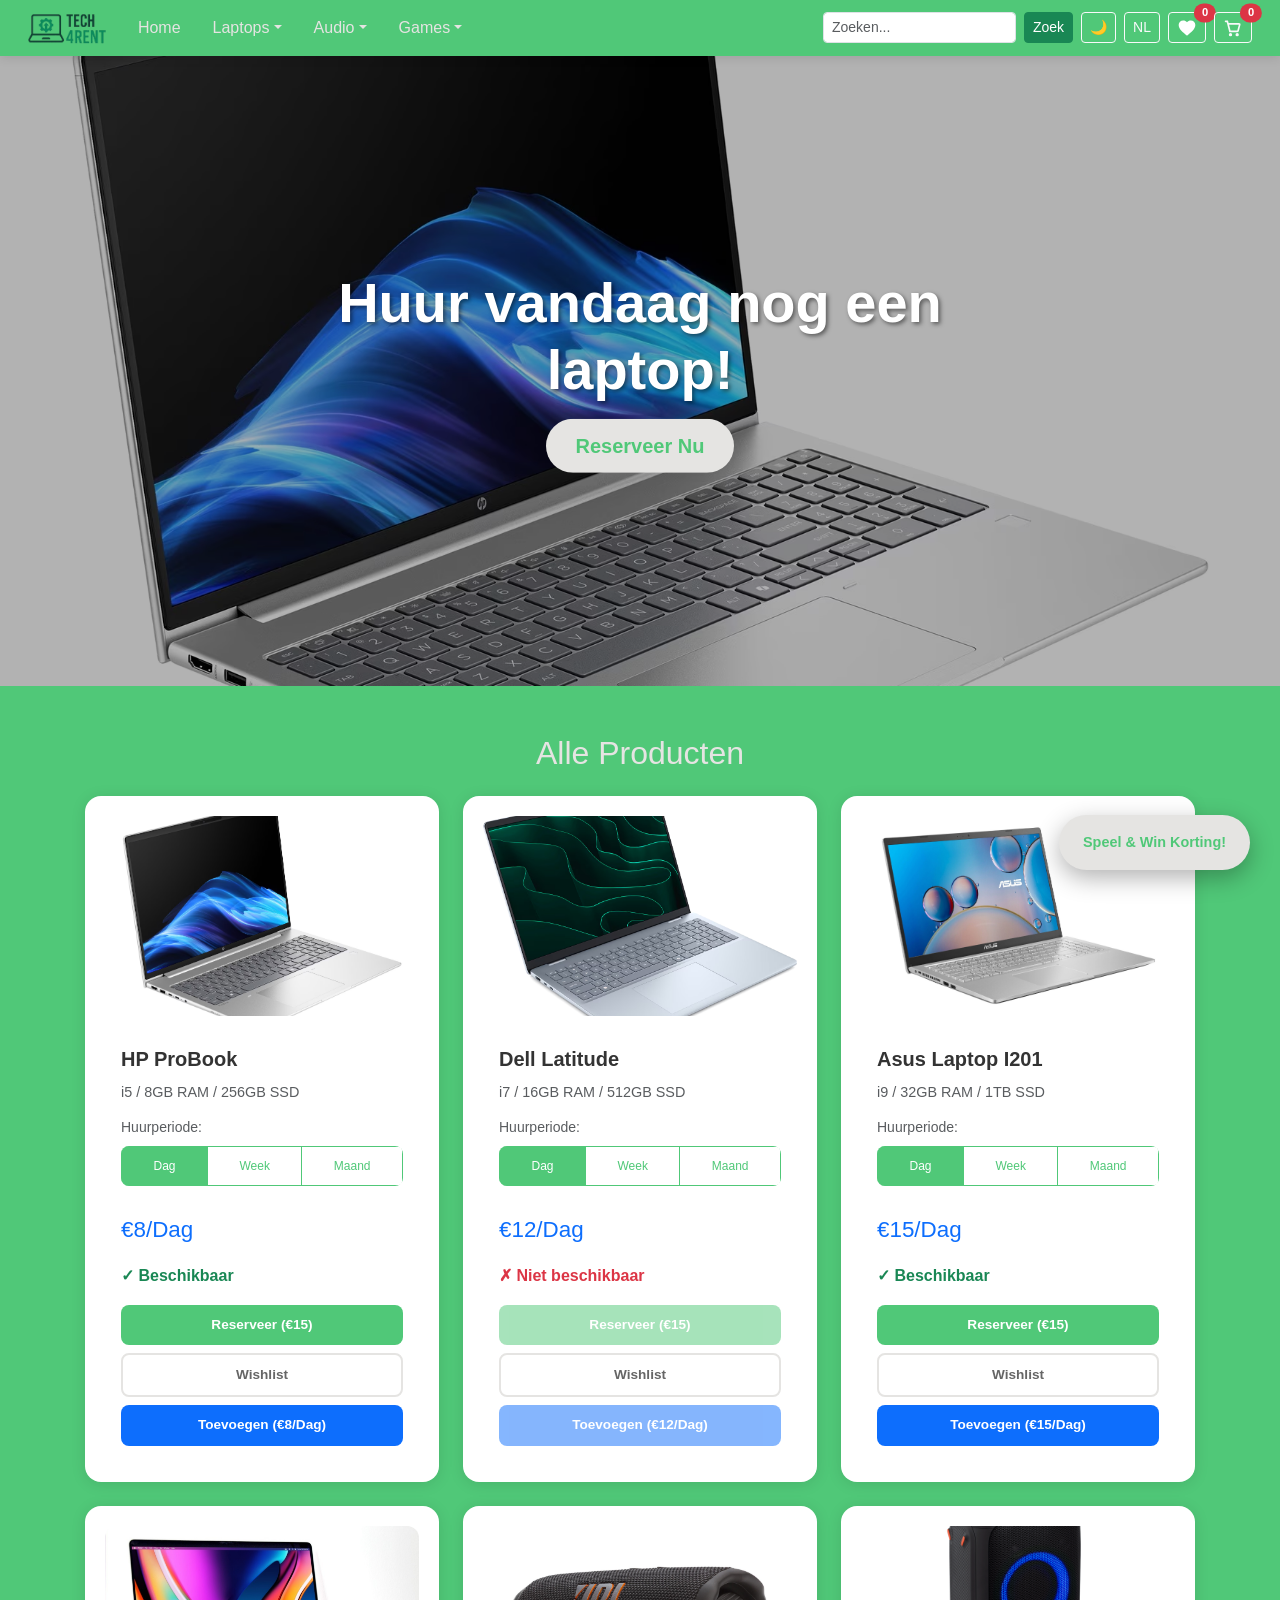
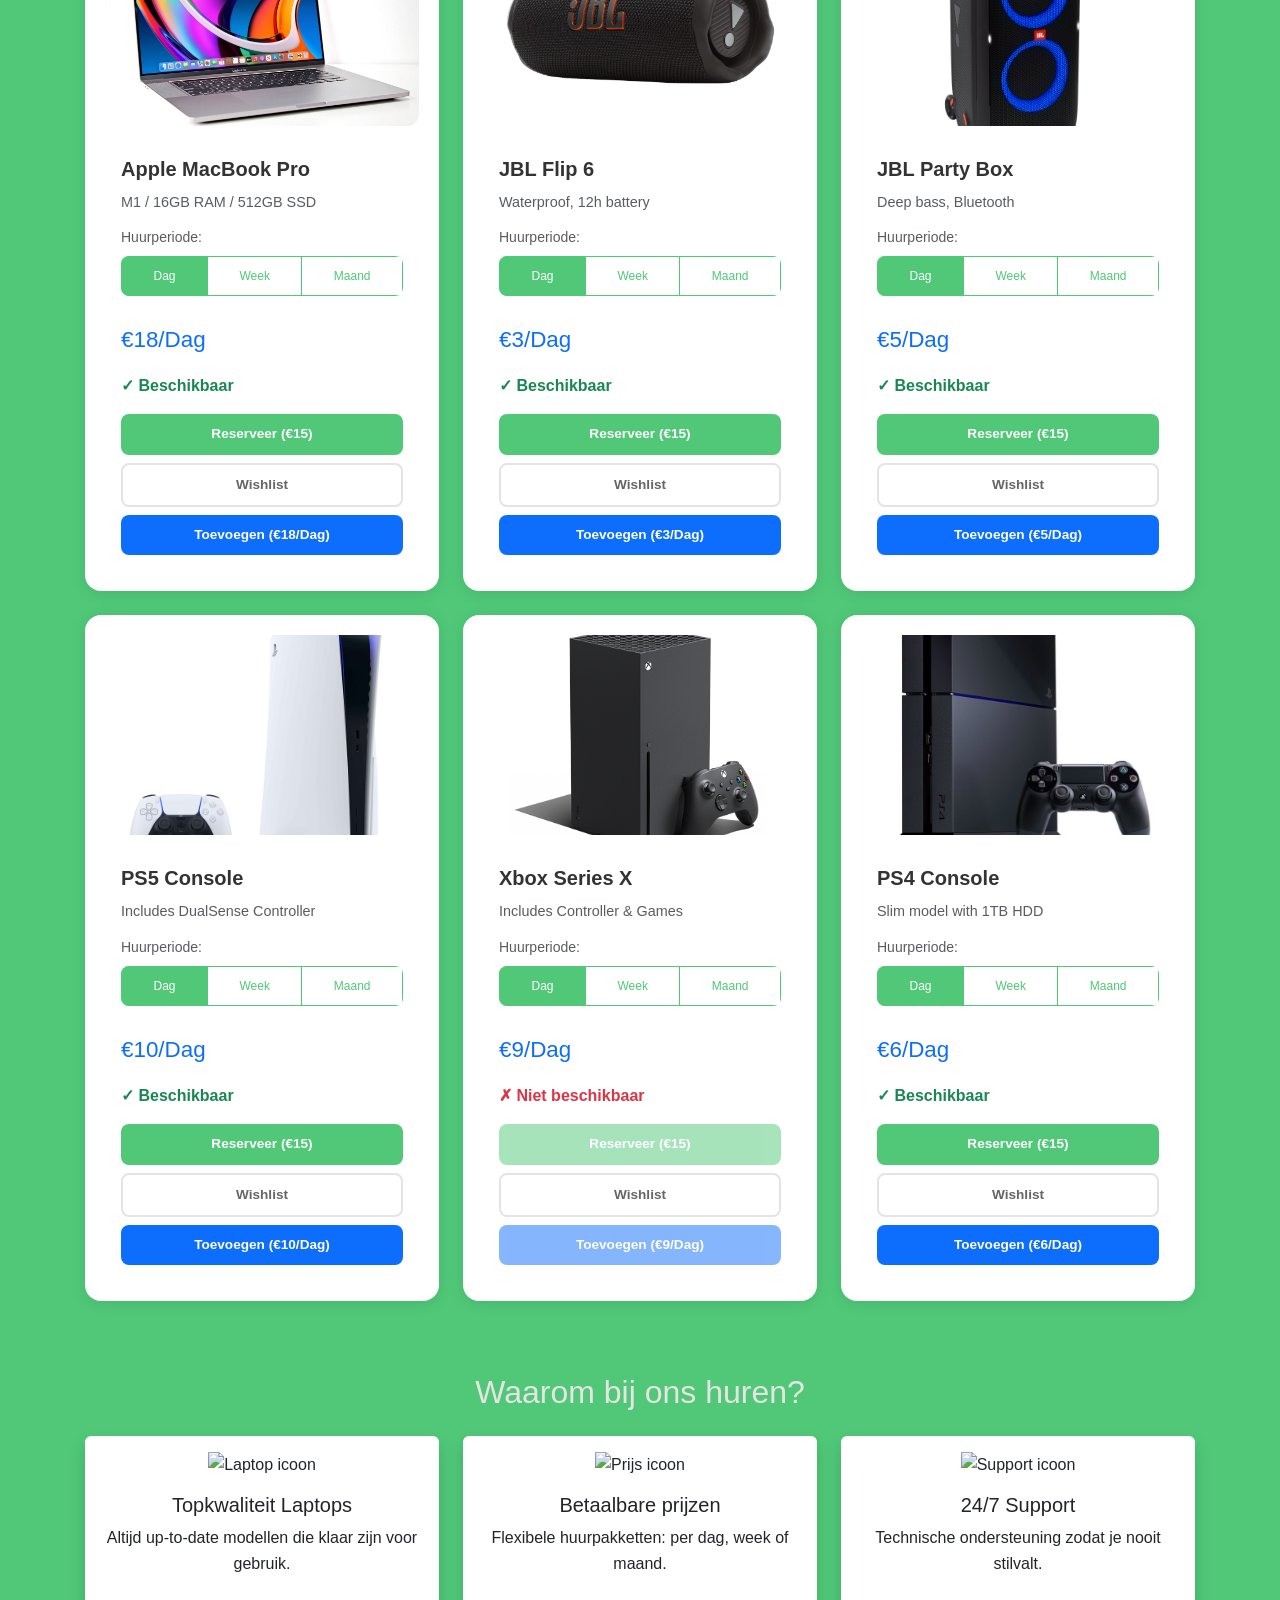
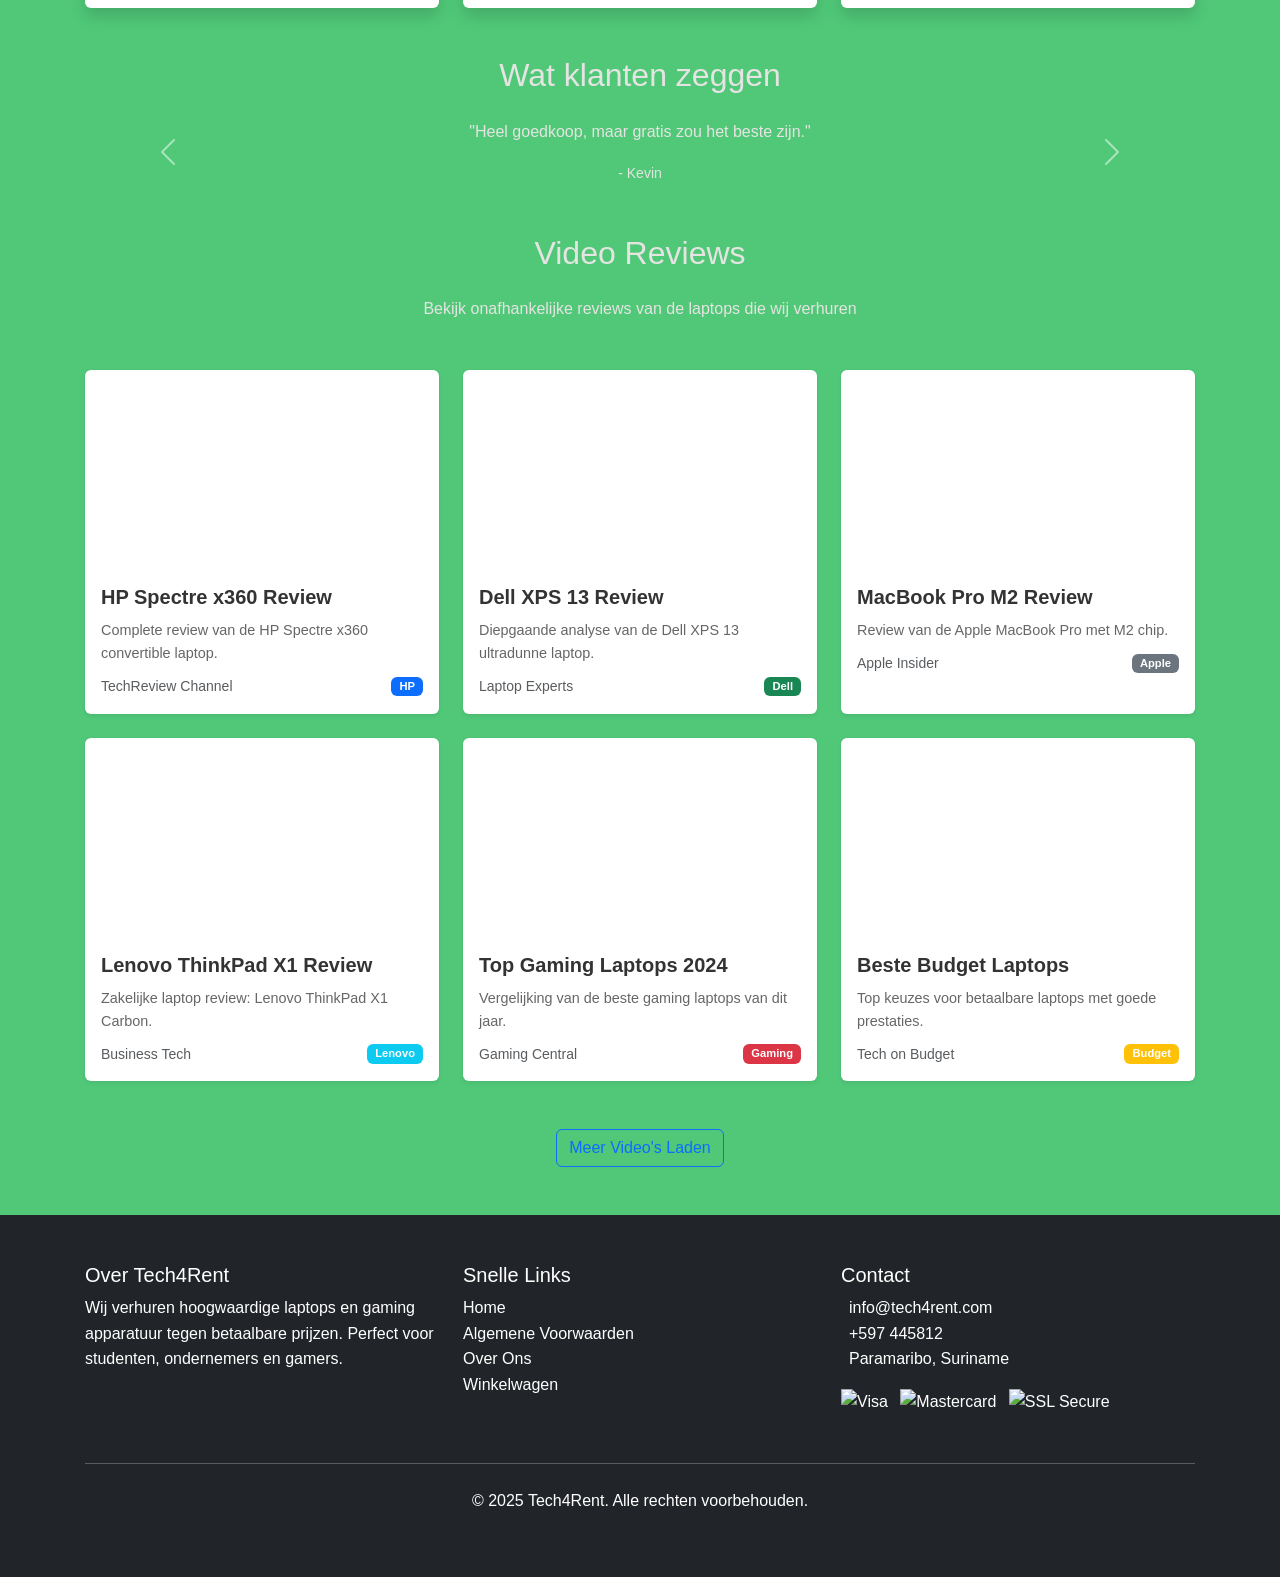
==== commit 5d6828a1: "Update index.html" ====
--- a/index.html
+++ b/index.html
@@ -392,6 +392,135 @@
     <button class="carousel-control-next" type="button" data-bs-target="#reviewsCarousel" data-bs-slide="next">
       <span class="carousel-control-next-icon"></span>
     </button>
+  </div>
+</section>
+
+<!-- Video Reviews Section -->
+<section class="container my-5" id="video-reviews">
+  <h2 class="text-center mb-4">Video Reviews</h2>
+  <p class="text-center mb-5">Bekijk onafhankelijke reviews van de laptops die wij verhuren</p>
+  
+  <div class="row">
+    <!-- HP Laptop Review -->
+    <div class="col-lg-4 col-md-6 mb-4">
+      <div class="card h-100 shadow-sm">
+        <div class="ratio ratio-16x9">
+          <iframe src="https://www.youtube.com/watch?v=7Nr384Qi1E0&pp=ygUQaHAgbGFwdG9wIHJldmlldw%3D%3D" 
+                  title="HP Laptop Review" 
+                  allowfullscreen></iframe>
+        </div>
+        <div class="card-body">
+          <h5 class="card-title">HP Spectre x360 Review</h5>
+          <p class="card-text">Complete review van de HP Spectre x360 convertible laptop.</p>
+          <div class="d-flex justify-content-between align-items-center">
+            <small class="text-muted">TechReview Channel</small>
+            <span class="badge bg-primary">HP</span>
+          </div>
+        </div>
+      </div>
+    </div>
+    
+    <!-- Dell Laptop Review -->
+    <div class="col-lg-4 col-md-6 mb-4">
+      <div class="card h-100 shadow-sm">
+        <div class="ratio ratio-16x9">
+          <iframe src="https://www.youtube.com/watch?v=7lMpt0RheF8&pp=ygUSZGVsbCBsYXB0b3AgcmV2aWV3" 
+                  title="Dell XPS Review" 
+                  allowfullscreen></iframe>
+        </div>
+        <div class="card-body">
+          <h5 class="card-title">Dell XPS 13 Review</h5>
+          <p class="card-text">Diepgaande analyse van de Dell XPS 13 ultradunne laptop.</p>
+          <div class="d-flex justify-content-between align-items-center">
+            <small class="text-muted">Laptop Experts</small>
+            <span class="badge bg-success">Dell</span>
+          </div>
+        </div>
+      </div>
+    </div>
+    
+    <!-- MacBook Review -->
+    <div class="col-lg-4 col-md-6 mb-4">
+      <div class="card h-100 shadow-sm">
+        <div class="ratio ratio-16x9">
+          <iframe src="https://www.youtube.com/watch?v=Uwmp16aSgdk&pp=ygUVbWFjYm9vayBsYXB0b3AgcmV2aWV3" 
+                  title="MacBook Pro Review" 
+                  allowfullscreen></iframe>
+        </div>
+        <div class="card-body">
+          <h5 class="card-title">MacBook Pro M2 Review</h5>
+          <p class="card-text">Review van de Apple MacBook Pro met M2 chip.</p>
+          <div class="d-flex justify-content-between align-items-center">
+            <small class="text-muted">Apple Insider</small>
+            <span class="badge bg-secondary">Apple</span>
+          </div>
+        </div>
+      </div>
+    </div>
+  </div>
+  
+  <!-- Second Row of Videos -->
+  <div class="row">
+    <!-- Lenovo Review -->
+    <div class="col-lg-4 col-md-6 mb-4">
+      <div class="card h-100 shadow-sm">
+        <div class="ratio ratio-16x9">
+          <iframe src="https://www.youtube.com/watch?v=Rj3AzTWWKz4&pp=ygUUbGVub3ZvIGxhcHRvcCByZXZpZXc%3D" 
+                  title="Lenovo ThinkPad Review" 
+                  allowfullscreen></iframe>
+        </div>
+        <div class="card-body">
+          <h5 class="card-title">Lenovo ThinkPad X1 Review</h5>
+          <p class="card-text">Zakelijke laptop review: Lenovo ThinkPad X1 Carbon.</p>
+          <div class="d-flex justify-content-between align-items-center">
+            <small class="text-muted">Business Tech</small>
+            <span class="badge bg-info">Lenovo</span>
+          </div>
+        </div>
+      </div>
+    </div>
+    
+    <!-- Gaming Laptop Review -->
+    <div class="col-lg-4 col-md-6 mb-4">
+      <div class="card h-100 shadow-sm">
+        <div class="ratio ratio-16x9">
+          <iframe src="https://www.youtube.com/watch?v=mt99vFUtnfA&pp=ygUUZ2FtaW5nIGxhcHRvcCByZXZpZXfSBwkJ6wkBhyohjO8%3D" 
+                  title="Gaming Laptop Review" 
+                  allowfullscreen></iframe>
+        </div>
+        <div class="card-body">
+          <h5 class="card-title">Top Gaming Laptops 2024</h5>
+          <p class="card-text">Vergelijking van de beste gaming laptops van dit jaar.</p>
+          <div class="d-flex justify-content-between align-items-center">
+            <small class="text-muted">Gaming Central</small>
+            <span class="badge bg-danger">Gaming</span>
+          </div>
+        </div>
+      </div>
+    </div>
+    
+    <!-- Budget Laptop Review -->
+    <div class="col-lg-4 col-md-6 mb-4">
+      <div class="card h-100 shadow-sm">
+        <div class="ratio ratio-16x9">
+          <iframe src="https://www.youtube.com/watch?v=mt99vFUtnfA&pp=ygUUZ2FtaW5nIGxhcHRvcCByZXZpZXfSBwkJ6wkBhyohjO8%3D" 
+                  title="Budget Laptop Review" 
+                  allowhtmlscreen></iframe>
+        </div>
+        <div class="card-body">
+          <h5 class="card-title">Beste Budget Laptops</h5>
+          <p class="card-text">Top keuzes voor betaalbare laptops met goede prestaties.</p>
+          <div class="d-flex justify-content-between align-items-center">
+            <small class="text-muted">Tech on Budget</small>
+            <span class="badge bg-warning">Budget</span>
+          </div>
+        </div>
+      </div>
+    </div>
+  </div>
+  
+  <div class="text-center mt-4">
+    <button class="btn btn-outline-primary" onclick="loadMoreVideos()">Meer Video's Laden</button>
   </div>
 </section>
 
@@ -481,4 +610,3 @@
 <script src="js/wheel.js"></script>
 </body>
 </html>
-
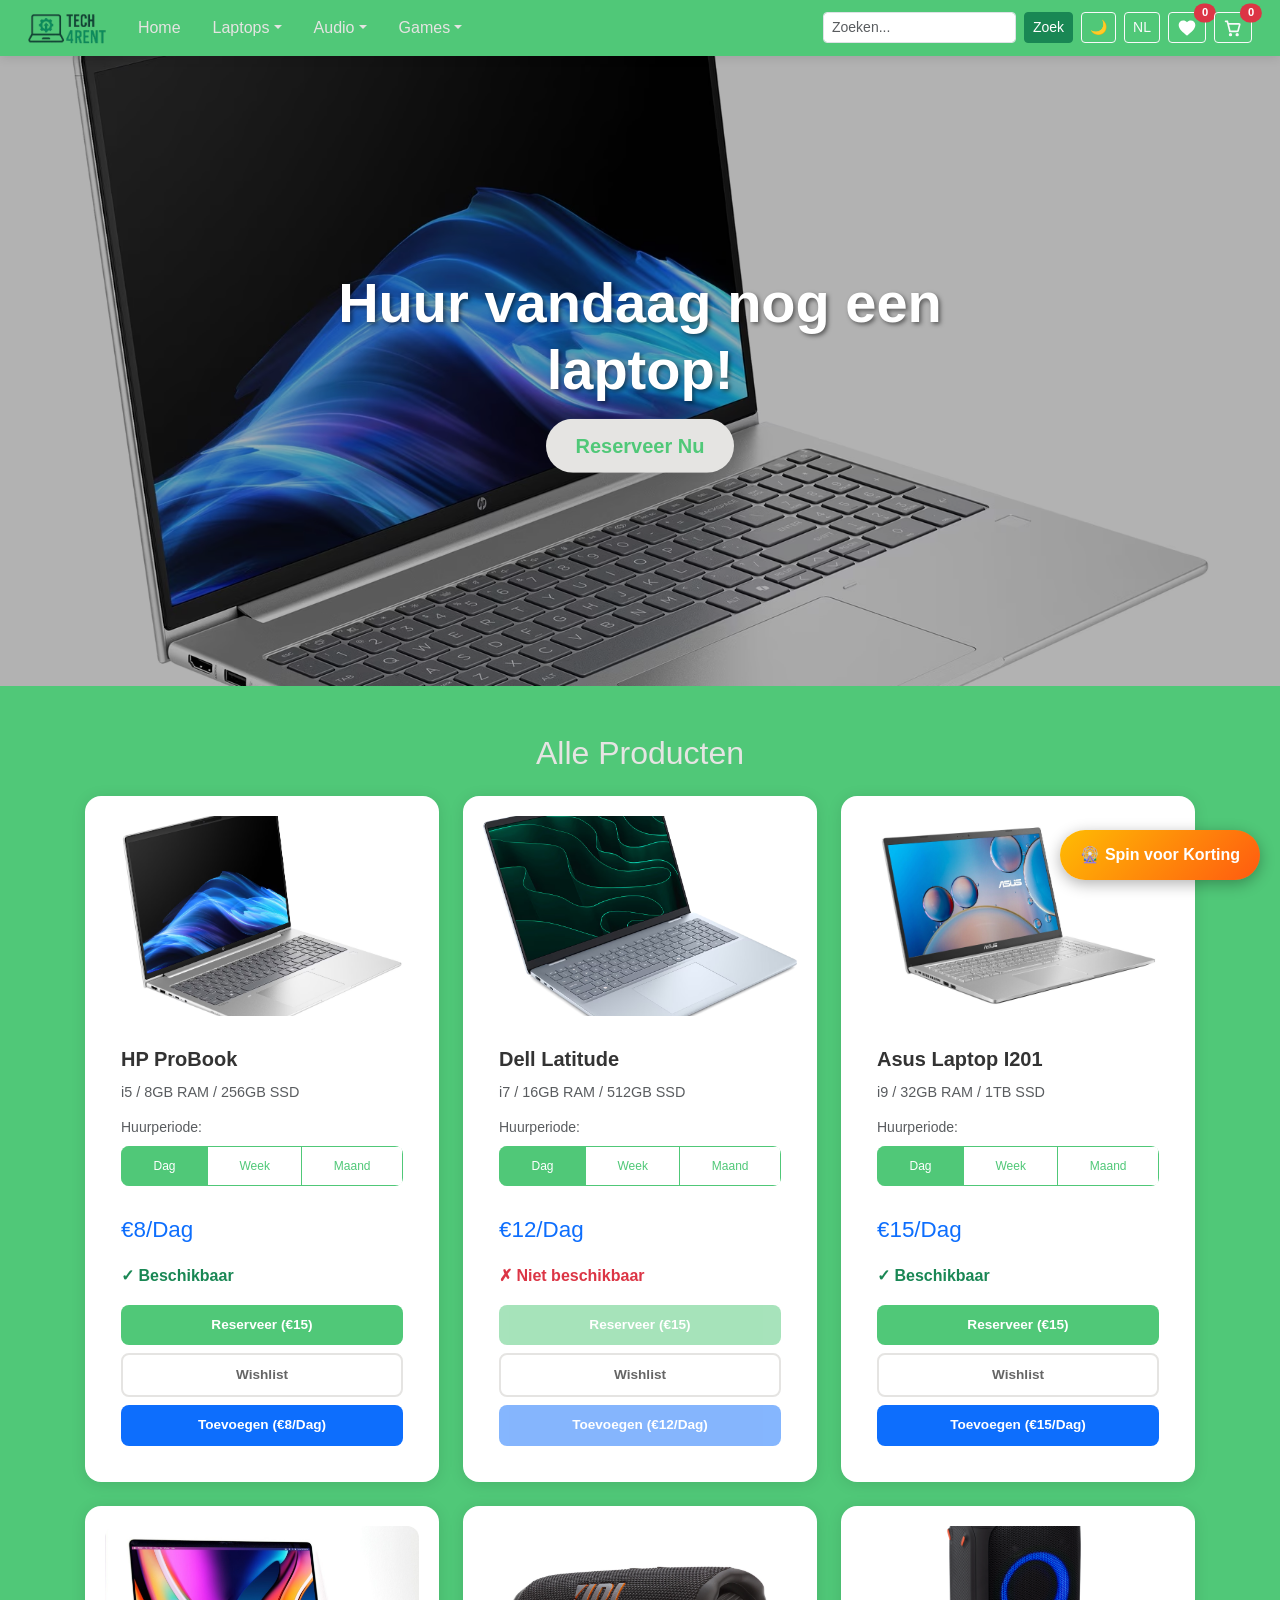
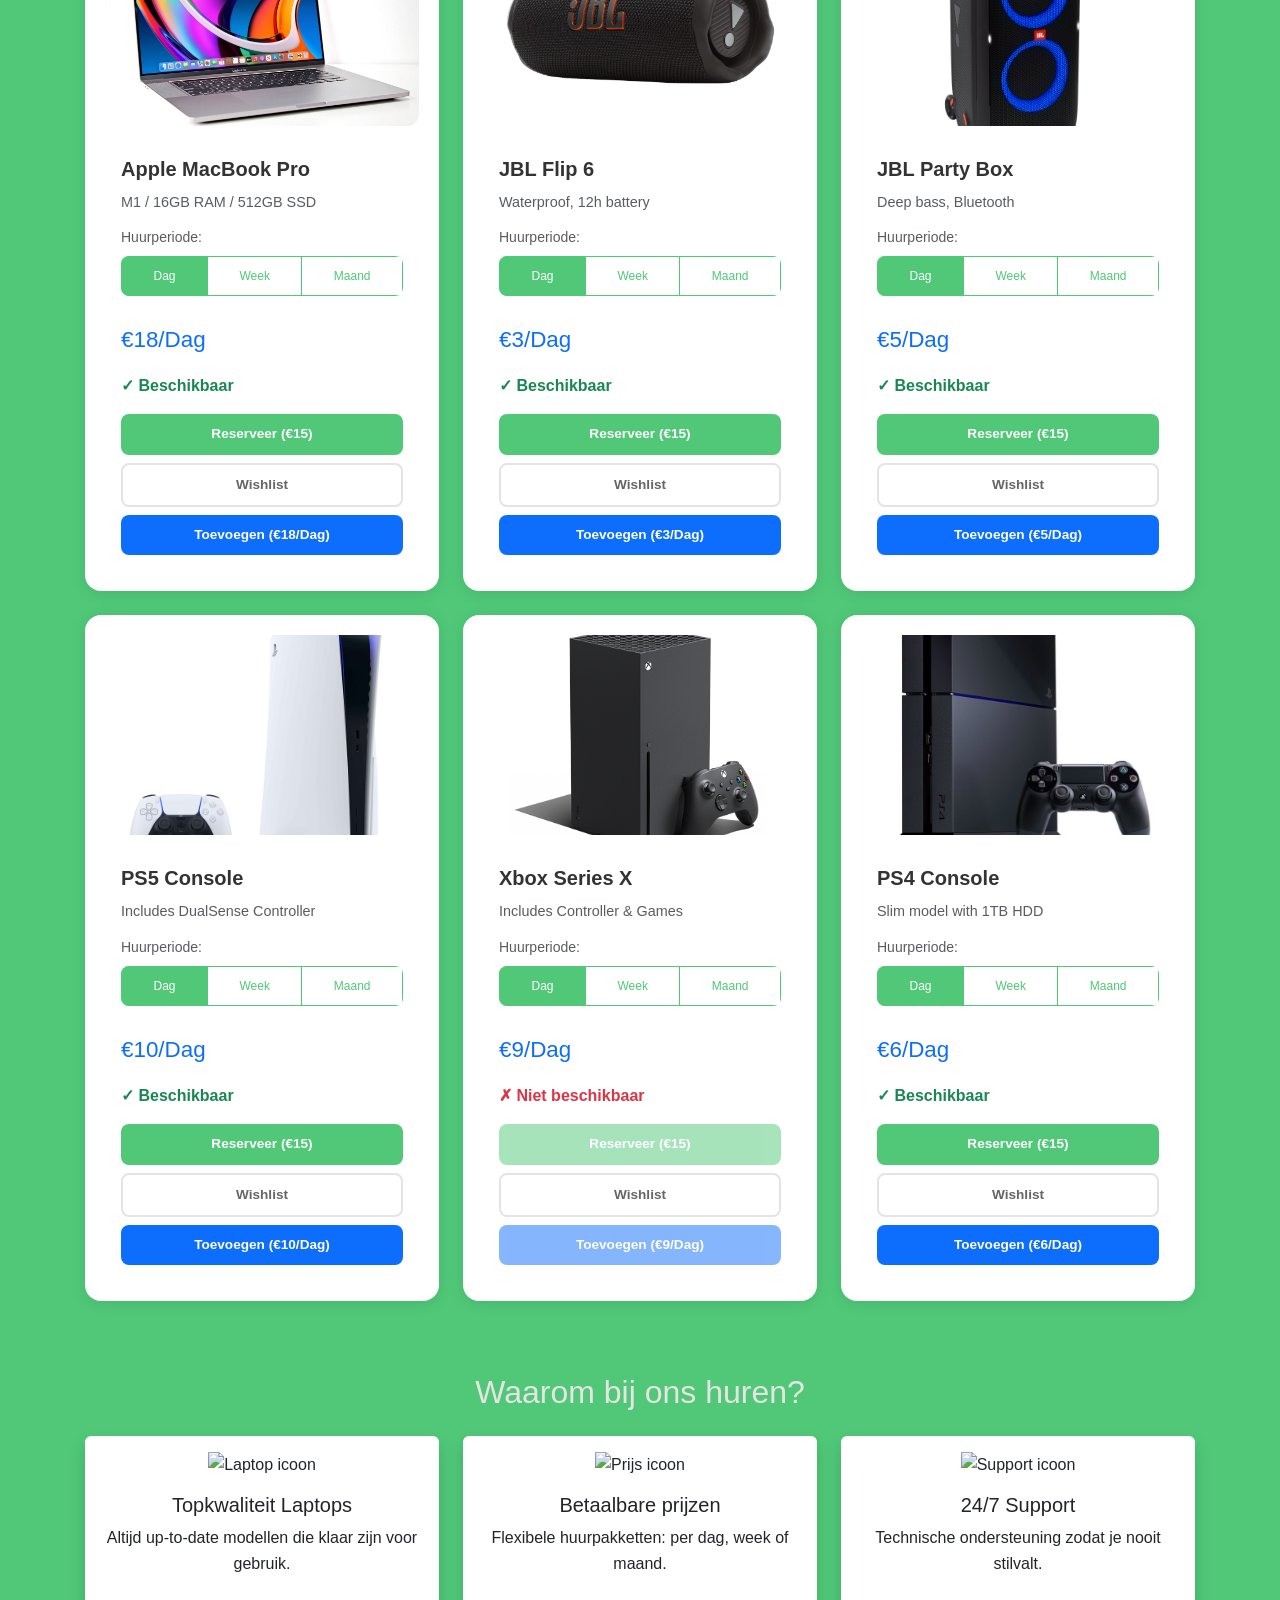
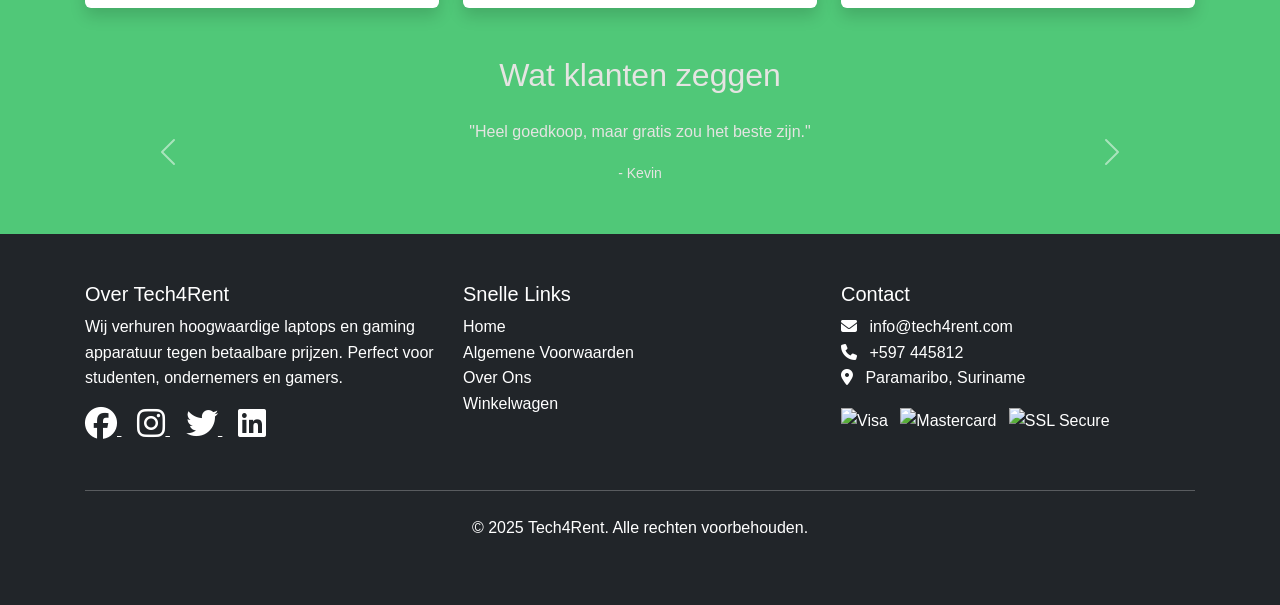
==== commit 64be4361: "Update index.html" ====
--- a/index.html
+++ b/index.html
@@ -5,26 +5,23 @@
   <meta name="viewport" content="width=device-width, initial-scale=1.0">
   <title>Tech4Rent - Laptop & Gaming Rental</title>
   <link href="https://cdn.jsdelivr.net/npm/bootstrap@5.3.0/dist/css/bootstrap.min.css" rel="stylesheet">
+  <link rel="stylesheet" href="https://cdnjs.cloudflare.com/ajax/libs/font-awesome/6.4.0/css/all.min.css">
   <link rel="stylesheet" href="css/style.css">
+  <link rel="stylesheet" href="css/wheel.css">
 </head>
 <body>
 
 <!-- Navbar -->
 <nav class="navbar navbar-expand-lg navbar-dark bg-dark sticky-top">
   <div class="container-fluid">
-    <!-- Brand + Hamburger -->
     <a href="#" class="navbar-brand" onclick="showHomePage()"><img src="img/bgr.png" height="40" alt="Tech4Rent Logo"></a>
     <button class="navbar-toggler" type="button" data-bs-toggle="collapse" data-bs-target="#navbarNav">
       <span class="navbar-toggler-icon"></span>
     </button>
 
-    <!-- Menu + Right side -->
     <div class="collapse navbar-collapse" id="navbarNav">
-      <!-- Left menu -->
       <ul class="navbar-nav">
         <li class="nav-item"><a class="nav-link active" href="#" onclick="showHomePage()" id="navHome">Home</a></li>
-
-        <!-- Laptops Mega Menu -->
         <li class="nav-item dropdown">
           <a class="nav-link dropdown-toggle" href="#" role="button" data-bs-toggle="dropdown" id="navLaptops">Laptops</a>
           <ul class="dropdown-menu mega-menu p-3">
@@ -39,16 +36,12 @@
             </div>
           </ul>
         </li>
-
-        <!-- Audio -->
         <li class="nav-item dropdown">
           <a class="nav-link dropdown-toggle" href="#" role="button" data-bs-toggle="dropdown" id="navAudio">Audio</a>
           <ul class="dropdown-menu">
             <li><a class="dropdown-item" href="#" onclick="filterCategory('audio')">JBL Speakers</a></li>
           </ul>
         </li>
-
-        <!-- Games -->
         <li class="nav-item dropdown">
           <a class="nav-link dropdown-toggle" href="#" role="button" data-bs-toggle="dropdown" id="navGames">Games</a>
           <ul class="dropdown-menu">
@@ -59,25 +52,17 @@
         </li>
       </ul>
 
-      <!-- Right side: Search + Buttons + Icons -->
       <div class="ms-auto d-flex align-items-center gap-2">
-        <!-- Search -->
         <input id="searchInput" class="form-control form-control-sm" type="search" placeholder="Zoeken...">
         <button id="searchBtn" class="btn btn-success btn-sm" id="searchButton">Zoek</button>
-
-        <!-- Theme + Language -->
         <button id="theme-toggle" class="btn btn-outline-light btn-sm">🌙</button>
         <button id="lang-toggle" class="btn btn-outline-light btn-sm">NL</button>
-
-        <!-- Wishlist -->
         <button id="wishlist-btn" class="btn btn-outline-light btn-sm position-relative">
           <svg fill="none" height="20" viewBox="0 0 24 24" width="20">
             <path d="M12.68 20.75C12.29 21.08 11.71 21.08 11.32 20.75C7.62 17.54 2 13.61 2 8.5C2 5.41 4.42 3 7.5 3C9.24 3 10.91 3.81 12 5.08C13.09 3.81 14.76 3 16.5 3C19.58 3 22 5.41 22 8.5C22 13.61 16.38 17.54 12.68 20.75Z" fill="#fff"/>
           </svg>
           <span id="wishlist-count" class="position-absolute top-0 start-100 translate-middle badge rounded-pill bg-danger">0</span>
         </button>
-
-        <!-- Cart -->
         <button id="cart-btn" class="btn btn-outline-light btn-sm position-relative">
           <svg xmlns="http://www.w3.org/2000/svg" width="20" height="20" fill="none" viewBox="0 0 24 24">
             <path fill="currentColor" d="M3.07 3a1 1 0 0 0 0 2h1.37l3.11 12h9.56a2 2 0 0 0 1.93-1.48l1.88-7A2 2 0 0 0 19 6H6.77l-.78-3zM9.1 15 7.3 8h11.7l-1.88 7z"/>
@@ -96,7 +81,6 @@
   <div class="hero-slide"><img src="img/dell.jpeg" alt="Dell Laptop"></div>
   <div class="hero-slide"><img src="img/apple.jpeg" alt="Apple Laptop"></div>
   <div class="hero-slide"><img src="img/asus.jpeg" alt="Asus Laptop"></div>
-
   <div class="hero-content text-center text-white">
     <h1 id="heroTitle">Huur vandaag nog een laptop!</h1>
     <button id="heroCTA" class="btn btn-primary btn-lg">Reserveer Nu</button>
@@ -106,7 +90,6 @@
 <!-- Home Page -->
 <section class="container my-5" id="home-page">
   <h2 id="productsTitle" class="text-center mb-4">Populaire Producten</h2>
-  
   <div id="product-grid" class="row"></div>
 </section>
 
@@ -116,7 +99,6 @@
     <h2 id="wishlistPageTitle">💚 Mijn Reserveringen</h2>
     <button class="btn btn-outline-secondary" onclick="showHomePage()" id="backToHomeWishlist">← Terug naar Home</button>
   </div>
-  
   <div id="wishlist-content">
     <div class="row" id="wishlist-items-grid"></div>
     <div id="empty-wishlist" class="text-center py-5">
@@ -133,7 +115,6 @@
     <h2 id="cartPageTitle">🛒 Mijn Winkelwagen</h2>
     <button class="btn btn-outline-secondary" onclick="showHomePage()" id="continueShopping">← Verder Winkelen</button>
   </div>
-  
   <div class="row">
     <div class="col-lg-8">
       <div id="cart-items-list" class="card">
@@ -147,7 +128,6 @@
         </div>
       </div>
     </div>
-    
     <div class="col-lg-4">
       <div class="card">
         <div class="card-body">
@@ -157,6 +137,10 @@
               <span id="subtotalLabel">Subtotaal:</span>
               <span id="subtotal">€0.00</span>
             </div>
+            <div id="cart-discount-row" class="d-flex justify-content-between mb-2" style="display: none;">
+              <span>Korting (<span id="cart-discount-percentage">0</span>%):</span>
+              <span class="text-danger">-€<span id="cart-discount-amount">0.00</span></span>
+            </div>
             <div class="d-flex justify-content-between mb-2">
               <span id="shippingLabel">Verzendkosten:</span>
               <span id="shipping">€0.00</span>
@@ -185,6 +169,21 @@
   
   <div class="row">
     <div class="col-lg-8">
+      <!-- COUPON SECTION -->
+      <div class="card mb-4">
+        <div class="card-body">
+          <h5 class="card-title">💳 Kortingscode</h5>
+          <div id="coupon-section">
+            <div id="applied-coupon" style="display: none;"></div>
+            <div id="coupon-input-group" class="input-group">
+              <input type="text" class="form-control" id="coupon-code" placeholder="Voer kortingscode in">
+              <button class="btn btn-success" type="button" onclick="applyCoupon()">Toepassen</button>
+            </div>
+          </div>
+          <small class="text-muted">Heb je een kortingscode? Voer hem hierboven in om te besparen!</small>
+        </div>
+      </div>
+
       <div class="card mb-4">
         <div class="card-body">
           <h5 class="card-title mb-4" id="personalDetailsTitle">Persoonlijke Gegevens</h5>
@@ -199,22 +198,18 @@
                 <input type="text" class="form-control" id="lastName" required>
               </div>
             </div>
-            
             <div class="mb-3">
               <label for="email" class="form-label" id="emailLabel">Email *</label>
               <input type="email" class="form-control" id="email" required>
             </div>
-            
             <div class="mb-3">
               <label for="phone" class="form-label" id="phoneLabel">Telefoonnummer *</label>
               <input type="tel" class="form-control" id="phone" required>
             </div>
-            
             <div class="mb-3">
               <label for="address" class="form-label" id="addressLabel">Adres *</label>
               <input type="text" class="form-control" id="address" required>
             </div>
-            
             <div class="row">
               <div class="col-md-6 mb-3">
                 <label for="city" class="form-label" id="cityLabel">Stad *</label>
@@ -229,7 +224,6 @@
         </div>
       </div>
 
-      <!-- Credit Card Information -->
       <div class="card">
         <div class="card-body">
           <h5 class="card-title mb-4" id="paymentDetailsTitle">Betaalgegevens</h5>
@@ -244,30 +238,25 @@
                 </span>
               </div>
             </div>
-            
             <div class="col-md-6 mb-3">
               <label for="cardName" class="form-label" id="cardNameLabel">Naam op Kaart *</label>
               <input type="text" class="form-control" id="cardName" required>
             </div>
-            
             <div class="col-md-3 mb-3">
               <label for="expiryDate" class="form-label" id="expiryDateLabel">Vervaldatum *</label>
               <input type="text" class="form-control" id="expiryDate" placeholder="MM/JJ" required maxlength="5">
             </div>
-            
             <div class="col-md-3 mb-3">
               <label for="cvv" class="form-label" id="cvvLabel">CVV *</label>
               <input type="text" class="form-control" id="cvv" placeholder="123" required maxlength="3">
             </div>
           </div>
-          
           <div class="form-check mb-3">
             <input class="form-check-input" type="checkbox" id="terms" required>
             <label class="form-check-label" for="terms" id="termsLabel">
               Ik ga akkoord met de algemene voorwaarden *
             </label>
           </div>
-
           <div class="alert alert-info">
             <small id="securePaymentText">
               <strong>Veilige betaling:</strong> Je gegevens worden versleuteld verzonden en wij slaan je creditcard informatie niet op.
@@ -288,6 +277,11 @@
               <span id="checkoutSubtotalLabel">Subtotaal:</span>
               <span id="checkout-subtotal">€0.00</span>
             </div>
+            <!-- DISCOUNT ROW -->
+            <div id="checkout-discount-row" class="d-flex justify-content-between mb-2" style="display: none;">
+              <span>Korting (<span id="discount-percentage">0</span>%):</span>
+              <span class="text-danger">-€<span id="discount-amount">0.00</span></span>
+            </div>
             <div class="d-flex justify-content-between mb-2">
               <span id="checkoutShippingLabel">Verzendkosten:</span>
               <span id="checkout-shipping">€0.00</span>
@@ -302,11 +296,9 @@
               <strong id="checkout-total">€0.00</strong>
             </div>
           </div>
-          
           <button id="confirm-order-btn" class="btn btn-success w-100" onclick="processOrder()" id="confirmOrderButton">
             Bevestig Bestelling & Betaal
           </button>
-          
           <div class="text-center mt-3">
             <small class="text-muted" id="sslText">
               <img src="https://img.icons8.com/color/48/000000/ssl.png" height="20" alt="SSL" class="me-1">
@@ -327,14 +319,12 @@
     </div>
     <h2 class="text-success" id="orderConfirmedTitle">Bestelling Bevestigd!</h2>
     <p class="lead" id="orderConfirmedText">Bedankt voor je reservering bij Tech4Rent</p>
-    
     <div class="card mt-4 mx-auto" style="max-width: 500px;">
       <div class="card-body">
         <h5 class="card-title" id="orderDetailsTitle">Order Details</h5>
         <div id="order-details"></div>
       </div>
     </div>
-    
     <div class="mt-4">
       <button class="btn btn-primary" onclick="showHomePage()" id="backToHomeConfirm">Terug naar Home</button>
       <button class="btn btn-outline-secondary" onclick="printOrder()" id="printConfirmation">Print Bevestiging</button>
@@ -342,7 +332,76 @@
   </div>
 </section>
 
-<!-- Voordelen sectie -->
+<!-- Video Reviews Section with Embedded Videos -->
+<section class="container my-5" id="video-reviews" style="display:none;">
+  <h2 class="text-center mb-4">Video Reviews</h2>
+  <p class="text-center mb-5">Bekijk onafhankelijke reviews van de laptops die wij verhuren</p>
+  <div class="row">
+    <div class="col-lg-4 col-md-6 mb-4">
+      <div class="card h-100 shadow-sm">
+        <div class="ratio ratio-16x9">
+          <!-- Replace with your Vimeo/YouTube embed code -->
+          <iframe src="https://vimeo.com/1125032021" 
+                  frameborder="0" 
+                  allow="autoplay; fullscreen; picture-in-picture" 
+                  allowfullscreen>
+          </iframe>
+        </div>
+        <div class="card-body">
+          <h5 class="card-title">HP Spectre x360 Review</h5>
+          <p class="card-text">Complete review van de HP Spectre x360 convertible laptop.</p>
+          <div class="d-flex justify-content-between align-items-center">
+            <small class="text-muted">TechReview Channel</small>
+            <span class="badge bg-primary">HP</span>
+          </div>
+        </div>
+      </div>
+    </div>
+    <div class="col-lg-4 col-md-6 mb-4">
+      <div class="card h-100 shadow-sm">
+        <div class="ratio ratio-16x9">
+          <!-- Replace with your Vimeo/YouTube embed code -->
+          <iframe src="https://vimeo.com/1125032230" 
+                  frameborder="0" 
+                  allow="autoplay; fullscreen; picture-in-picture" 
+                  allowfullscreen>
+          </iframe>
+        </div>
+        <div class="card-body">
+          <h5 class="card-title">Dell XPS 13 Review</h5>
+          <p class="card-text">Diepgaande analyse van de Dell XPS 13 ultradunne laptop.</p>
+          <div class="d-flex justify-content-between align-items-center">
+            <small class="text-muted">Laptop Experts</small>
+            <span class="badge bg-success">Dell</span>
+          </div>
+        </div>
+      </div>
+    </div>
+    <div class="col-lg-4 col-md-6 mb-4">
+      <div class="card h-100 shadow-sm">
+        <div class="ratio ratio-16x9">
+          <!-- Replace with your Vimeo/YouTube embed code -->
+          <iframe src="https://vimeo.com/1125032485" 
+                  frameborder="0" 
+                  allow="autoplay; fullscreen; picture-in-picture" 
+                  allowfullscreen>
+          </iframe>
+        </div>
+        <div class="card-body">
+          <h5 class="card-title">MacBook Pro M2 Review</h5>
+          <p class="card-text">Review van de Apple MacBook Pro met M2 chip.</p>
+          <div class="d-flex justify-content-between align-items-center">
+            <small class="text-muted">Apple Insider</small>
+            <span class="badge bg-secondary">Apple</span>
+          </div>
+        </div>
+      </div>
+    </div>
+  </div>
+</section>
+
+
+<!-- Benefits Section -->
 <section class="container text-center my-5" id="benefits-section">
   <h2 id="whyTitle">Waarom bij ons huren?</h2>
   <div class="row mt-4">
@@ -353,7 +412,6 @@
         <p id="why1Text">Altijd up-to-date modellen die klaar zijn voor gebruik.</p>
       </div>
     </div>
-
     <div class="col-md-4">
       <div class="card shadow p-3">
         <img src="https://img.icons8.com/ios-filled/100/cheap-2.png" class="mx-auto" alt="Prijs icoon">
@@ -361,7 +419,6 @@
         <p id="why2Text">Flexibele huurpakketten: per dag, week of maand.</p>
       </div>
     </div>
-
     <div class="col-md-4">
       <div class="card shadow p-3">
         <img src="https://img.icons8.com/ios-filled/100/customer-support.png" class="mx-auto" alt="Support icoon">
@@ -395,155 +452,30 @@
   </div>
 </section>
 
-<!-- Video Reviews Section -->
-<section class="container my-5" id="video-reviews">
-  <h2 class="text-center mb-4">Video Reviews</h2>
-  <p class="text-center mb-5">Bekijk onafhankelijke reviews van de laptops die wij verhuren</p>
-  
-  <div class="row">
-    <!-- HP Laptop Review -->
-    <div class="col-lg-4 col-md-6 mb-4">
-      <div class="card h-100 shadow-sm">
-        <div class="ratio ratio-16x9">
-          <iframe src="https://www.youtube.com/watch?v=7Nr384Qi1E0&pp=ygUQaHAgbGFwdG9wIHJldmlldw%3D%3D" 
-                  title="HP Laptop Review" 
-                  allowfullscreen></iframe>
-        </div>
-        <div class="card-body">
-          <h5 class="card-title">HP Spectre x360 Review</h5>
-          <p class="card-text">Complete review van de HP Spectre x360 convertible laptop.</p>
-          <div class="d-flex justify-content-between align-items-center">
-            <small class="text-muted">TechReview Channel</small>
-            <span class="badge bg-primary">HP</span>
-          </div>
-        </div>
-      </div>
-    </div>
-    
-    <!-- Dell Laptop Review -->
-    <div class="col-lg-4 col-md-6 mb-4">
-      <div class="card h-100 shadow-sm">
-        <div class="ratio ratio-16x9">
-          <iframe src="https://www.youtube.com/watch?v=7lMpt0RheF8&pp=ygUSZGVsbCBsYXB0b3AgcmV2aWV3" 
-                  title="Dell XPS Review" 
-                  allowfullscreen></iframe>
-        </div>
-        <div class="card-body">
-          <h5 class="card-title">Dell XPS 13 Review</h5>
-          <p class="card-text">Diepgaande analyse van de Dell XPS 13 ultradunne laptop.</p>
-          <div class="d-flex justify-content-between align-items-center">
-            <small class="text-muted">Laptop Experts</small>
-            <span class="badge bg-success">Dell</span>
-          </div>
-        </div>
-      </div>
-    </div>
-    
-    <!-- MacBook Review -->
-    <div class="col-lg-4 col-md-6 mb-4">
-      <div class="card h-100 shadow-sm">
-        <div class="ratio ratio-16x9">
-          <iframe src="https://www.youtube.com/watch?v=Uwmp16aSgdk&pp=ygUVbWFjYm9vayBsYXB0b3AgcmV2aWV3" 
-                  title="MacBook Pro Review" 
-                  allowfullscreen></iframe>
-        </div>
-        <div class="card-body">
-          <h5 class="card-title">MacBook Pro M2 Review</h5>
-          <p class="card-text">Review van de Apple MacBook Pro met M2 chip.</p>
-          <div class="d-flex justify-content-between align-items-center">
-            <small class="text-muted">Apple Insider</small>
-            <span class="badge bg-secondary">Apple</span>
-          </div>
-        </div>
-      </div>
-    </div>
-  </div>
-  
-  <!-- Second Row of Videos -->
-  <div class="row">
-    <!-- Lenovo Review -->
-    <div class="col-lg-4 col-md-6 mb-4">
-      <div class="card h-100 shadow-sm">
-        <div class="ratio ratio-16x9">
-          <iframe src="https://www.youtube.com/watch?v=Rj3AzTWWKz4&pp=ygUUbGVub3ZvIGxhcHRvcCByZXZpZXc%3D" 
-                  title="Lenovo ThinkPad Review" 
-                  allowfullscreen></iframe>
-        </div>
-        <div class="card-body">
-          <h5 class="card-title">Lenovo ThinkPad X1 Review</h5>
-          <p class="card-text">Zakelijke laptop review: Lenovo ThinkPad X1 Carbon.</p>
-          <div class="d-flex justify-content-between align-items-center">
-            <small class="text-muted">Business Tech</small>
-            <span class="badge bg-info">Lenovo</span>
-          </div>
-        </div>
-      </div>
-    </div>
-    
-    <!-- Gaming Laptop Review -->
-    <div class="col-lg-4 col-md-6 mb-4">
-      <div class="card h-100 shadow-sm">
-        <div class="ratio ratio-16x9">
-          <iframe src="https://www.youtube.com/watch?v=mt99vFUtnfA&pp=ygUUZ2FtaW5nIGxhcHRvcCByZXZpZXfSBwkJ6wkBhyohjO8%3D" 
-                  title="Gaming Laptop Review" 
-                  allowfullscreen></iframe>
-        </div>
-        <div class="card-body">
-          <h5 class="card-title">Top Gaming Laptops 2024</h5>
-          <p class="card-text">Vergelijking van de beste gaming laptops van dit jaar.</p>
-          <div class="d-flex justify-content-between align-items-center">
-            <small class="text-muted">Gaming Central</small>
-            <span class="badge bg-danger">Gaming</span>
-          </div>
-        </div>
-      </div>
-    </div>
-    
-    <!-- Budget Laptop Review -->
-    <div class="col-lg-4 col-md-6 mb-4">
-      <div class="card h-100 shadow-sm">
-        <div class="ratio ratio-16x9">
-          <iframe src="https://www.youtube.com/watch?v=mt99vFUtnfA&pp=ygUUZ2FtaW5nIGxhcHRvcCByZXZpZXfSBwkJ6wkBhyohjO8%3D" 
-                  title="Budget Laptop Review" 
-                  allowhtmlscreen></iframe>
-        </div>
-        <div class="card-body">
-          <h5 class="card-title">Beste Budget Laptops</h5>
-          <p class="card-text">Top keuzes voor betaalbare laptops met goede prestaties.</p>
-          <div class="d-flex justify-content-between align-items-center">
-            <small class="text-muted">Tech on Budget</small>
-            <span class="badge bg-warning">Budget</span>
-          </div>
-        </div>
-      </div>
-    </div>
-  </div>
-  
-  <div class="text-center mt-4">
-    <button class="btn btn-outline-primary" onclick="loadMoreVideos()">Meer Video's Laden</button>
-  </div>
-</section>
 
 <!-- Floating Spin Wheel Button -->
-<button id="spin-btn" class="floating-btn">Speel & Win Korting!</button>
+<button id="spin-wheel-btn" class="floating-btn">
+  🎡 Spin voor Korting
+</button>
 
 <!-- Wheel Overlay -->
 <div id="wheel-overlay" class="wheel-overlay">
   <div class="wheel-container">
-    <canvas id="wheel" width="400" height="400"></canvas>
-    <div id="pointer">&#9650;</div>
-    <button id="spin-wheel-btn" class="btn btn-primary mt-3">Spin!</button>
-    <div id="coupon-result" class="mt-2 fw-bold"></div>
-    <button id="close-wheel" class="btn btn-danger mt-3">Sluiten</button>
+    <h3>🎡 Spin & Win Korting!</h3>
+    <div class="wheel-tries">
+      Pogingen over: <span id="wheel-tries-left">2</span>/2
+    </div>
+    <div id="spin_the_wheel">
+      <canvas id="wheel" width="400" height="400"></canvas>
+      <div id="spin">SPIN</div>
+    </div>
+    <div id="wheel-result" class="mt-3"></div>
+    <button id="close-wheel" class="btn btn-secondary mt-3">Sluiten</button>
   </div>
 </div>
 
-
-
-<!-- ADD THIS CONTAINER FOR DYNAMIC PAGES -->
+<!-- Dynamic Pages Container -->
 <section id="main-content" class="container my-5" style="display:none;"></section>
-
-
 
 <!-- Footer -->
 <footer class="bg-dark text-white py-5 mt-5">
@@ -567,7 +499,6 @@
           </a>
         </div>
       </div>
-      
       <div class="col-md-4 mb-4">
         <h5>Snelle Links</h5>
         <ul class="list-unstyled">
@@ -577,7 +508,6 @@
           <li><a href="#" class="text-white text-decoration-none" onclick="showCartPage()">Winkelwagen</a></li>
         </ul>
       </div>
-      
       <div class="col-md-4 mb-4">
         <h5>Contact</h5>
         <p>
@@ -592,21 +522,18 @@
         </div>
       </div>
     </div>
-    
     <hr class="my-4">
-    
     <div class="text-center">
       <p>&copy; 2025 Tech4Rent. Alle rechten voorbehouden.</p>
     </div>
   </div>
 </footer>
-
 
 <!-- Scripts -->
 <script src="https://cdn.jsdelivr.net/npm/bootstrap@5.3.0/dist/js/bootstrap.bundle.min.js"></script>
 <script src="js/main.js"></script>
+<script src="js/wheel.js"></script>
 <script src="js/terms.js"></script>
 <script src="js/about.js"></script>
-<script src="js/wheel.js"></script>
 </body>
 </html>
--- a/css/style.css
+++ b/css/style.css
@@ -685,3 +685,193 @@
   border-color: var(--emerald);
 }
 
+/* Floating button for wheel */
+.floating-btn {
+  position: fixed;
+  bottom: 20px;
+  right: 20px;
+  padding: 12px 20px;
+  border-radius: 50px;
+  background: linear-gradient(135deg, #FFBC03, #FF5A10);
+  color: white;
+  border: none;
+  box-shadow: 0 4px 15px rgba(0, 0, 0, 0.3);
+  font-size: 16px;
+  font-weight: 600;
+  cursor: pointer;
+  z-index: 1000;
+  transition: transform 0.3s, box-shadow 0.3s;
+  display: flex;
+  align-items: center;
+  gap: 8px;
+}
+
+.floating-btn:hover {
+  transform: scale(1.1);
+  box-shadow: 0 6px 20px rgba(0, 0, 0, 0.4);
+}
+
+/* Wheel overlay */
+.wheel-overlay {
+  position: fixed;
+  top: 0;
+  left: 0;
+  width: 100%;
+  height: 100%;
+  background: rgba(0, 0, 0, 0.8);
+  display: none;
+  justify-content: center;
+  align-items: center;
+  z-index: 2000;
+}
+
+.wheel-container {
+  background: white;
+  border-radius: 15px;
+  padding: 30px;
+  text-align: center;
+  max-width: 500px;
+  width: 90%;
+  box-shadow: 0 10px 30px rgba(0, 0, 0, 0.5);
+  position: relative;
+}
+
+.wheel-container h3 {
+  margin-bottom: 15px;
+  color: #333;
+}
+
+.wheel-tries {
+  margin-bottom: 20px;
+  font-weight: bold;
+  color: #FF5A10;
+  font-size: 16px;
+}
+
+/* Wheel styles */
+#spin_the_wheel {
+  display: inline-block;
+  position: relative;
+  overflow: hidden;
+  margin: 0 auto;
+}
+
+#wheel {
+  display: block;
+  border-radius: 50%;
+  box-shadow: 0 0 20px rgba(0, 0, 0, 0.3);
+}
+
+#spin {
+  font: 1.5em/0 "Lato", sans-serif;
+  user-select: none;
+  cursor: pointer;
+  display: flex;
+  justify-content: center;
+  align-items: center;
+  position: absolute;
+  top: 50%;
+  left: 50%;
+  width: 30%;
+  height: 30%;
+  margin: -15%;
+  background: #fff;
+  color: #fff;
+  box-shadow: 0 0 0 8px currentColor, 0 0px 15px 5px rgba(0, 0, 0, 0.6);
+  border-radius: 50%;
+  transition: 0.8s;
+}
+
+#spin::after {
+  content: "";
+  position: absolute;
+  top: -17px;
+  border: 10px solid transparent;
+  border-bottom-color: currentColor;
+  border-top: none;
+}
+
+#spin:disabled {
+  opacity: 0.6;
+  cursor: not-allowed;
+}
+
+#wheel-result {
+  min-height: 80px;
+  font-weight: bold;
+  font-size: 18px;
+  padding: 15px;
+  border-radius: 8px;
+  margin-top: 15px;
+}
+
+#close-wheel {
+  background: #6c757d;
+  border: none;
+  padding: 10px 20px;
+}
+
+#close-wheel:hover {
+  background: #5a6268;
+}
+
+/* Coupon styles */
+.coupon-applied {
+  background-color: #d4edda;
+  border: 1px solid #c3e6cb;
+  color: #155724;
+  padding: 12px;
+  border-radius: 8px;
+  margin: 10px 0;
+}
+
+.coupon-code {
+  font-weight: bold;
+  font-size: 1.3em;
+  color: #28a745;
+  background: white;
+  padding: 4px 8px;
+  border-radius: 4px;
+  margin: 0 5px;
+}
+
+.discount-badge {
+  background: #ffc107;
+  color: #212529;
+  padding: 4px 8px;
+  border-radius: 4px;
+  font-weight: bold;
+}
+
+/* Responsive design */
+@media (max-width: 768px) {
+  .wheel-container {
+    padding: 20px;
+  }
+  
+  #wheel {
+    width: 300px;
+    height: 300px;
+  }
+  
+  .floating-btn {
+    width: 60px;
+    height: 60px;
+    font-size: 20px;
+  }
+}
+
+@media (max-width: 480px) {
+  #wheel {
+    width: 250px;
+    height: 250px;
+  }
+  
+  .wheel-container {
+    padding: 15px;
+  }
+  
+  #spin {
+    font-size: 1.2em;
+  }
+}
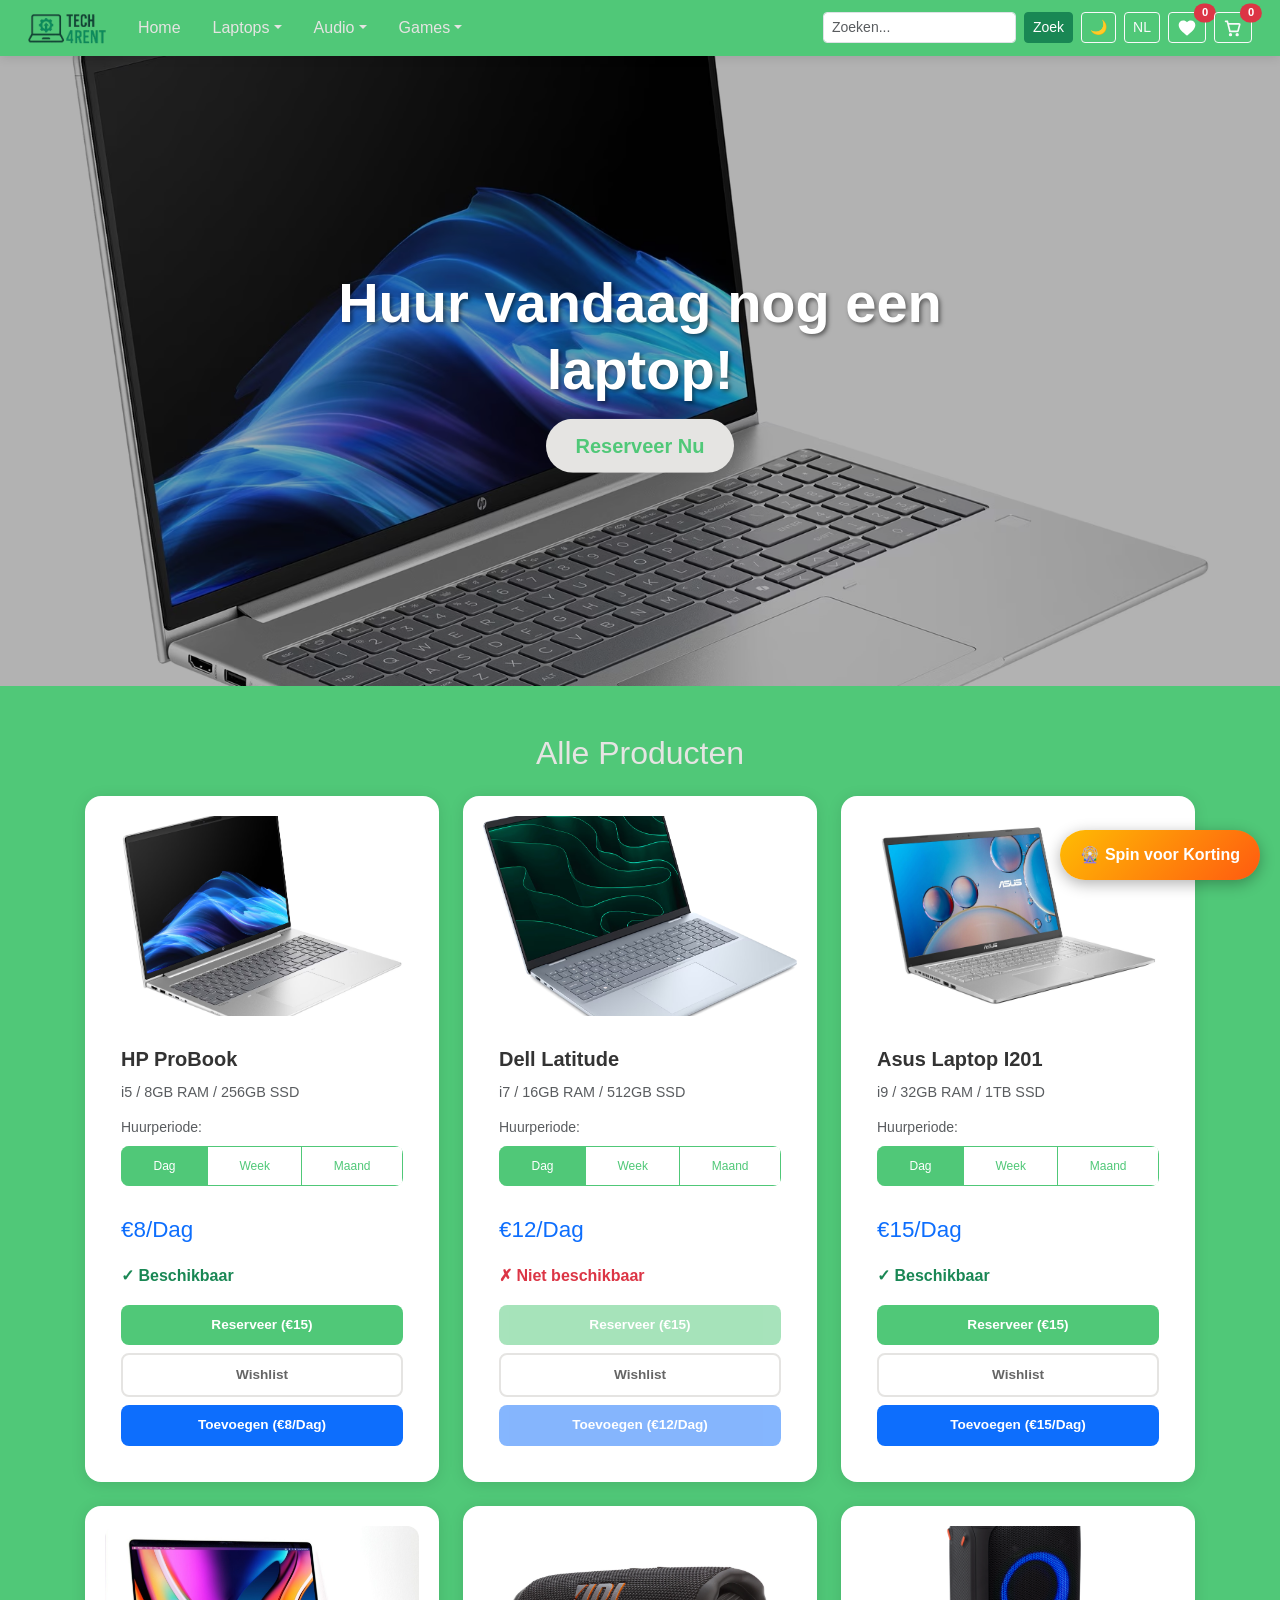
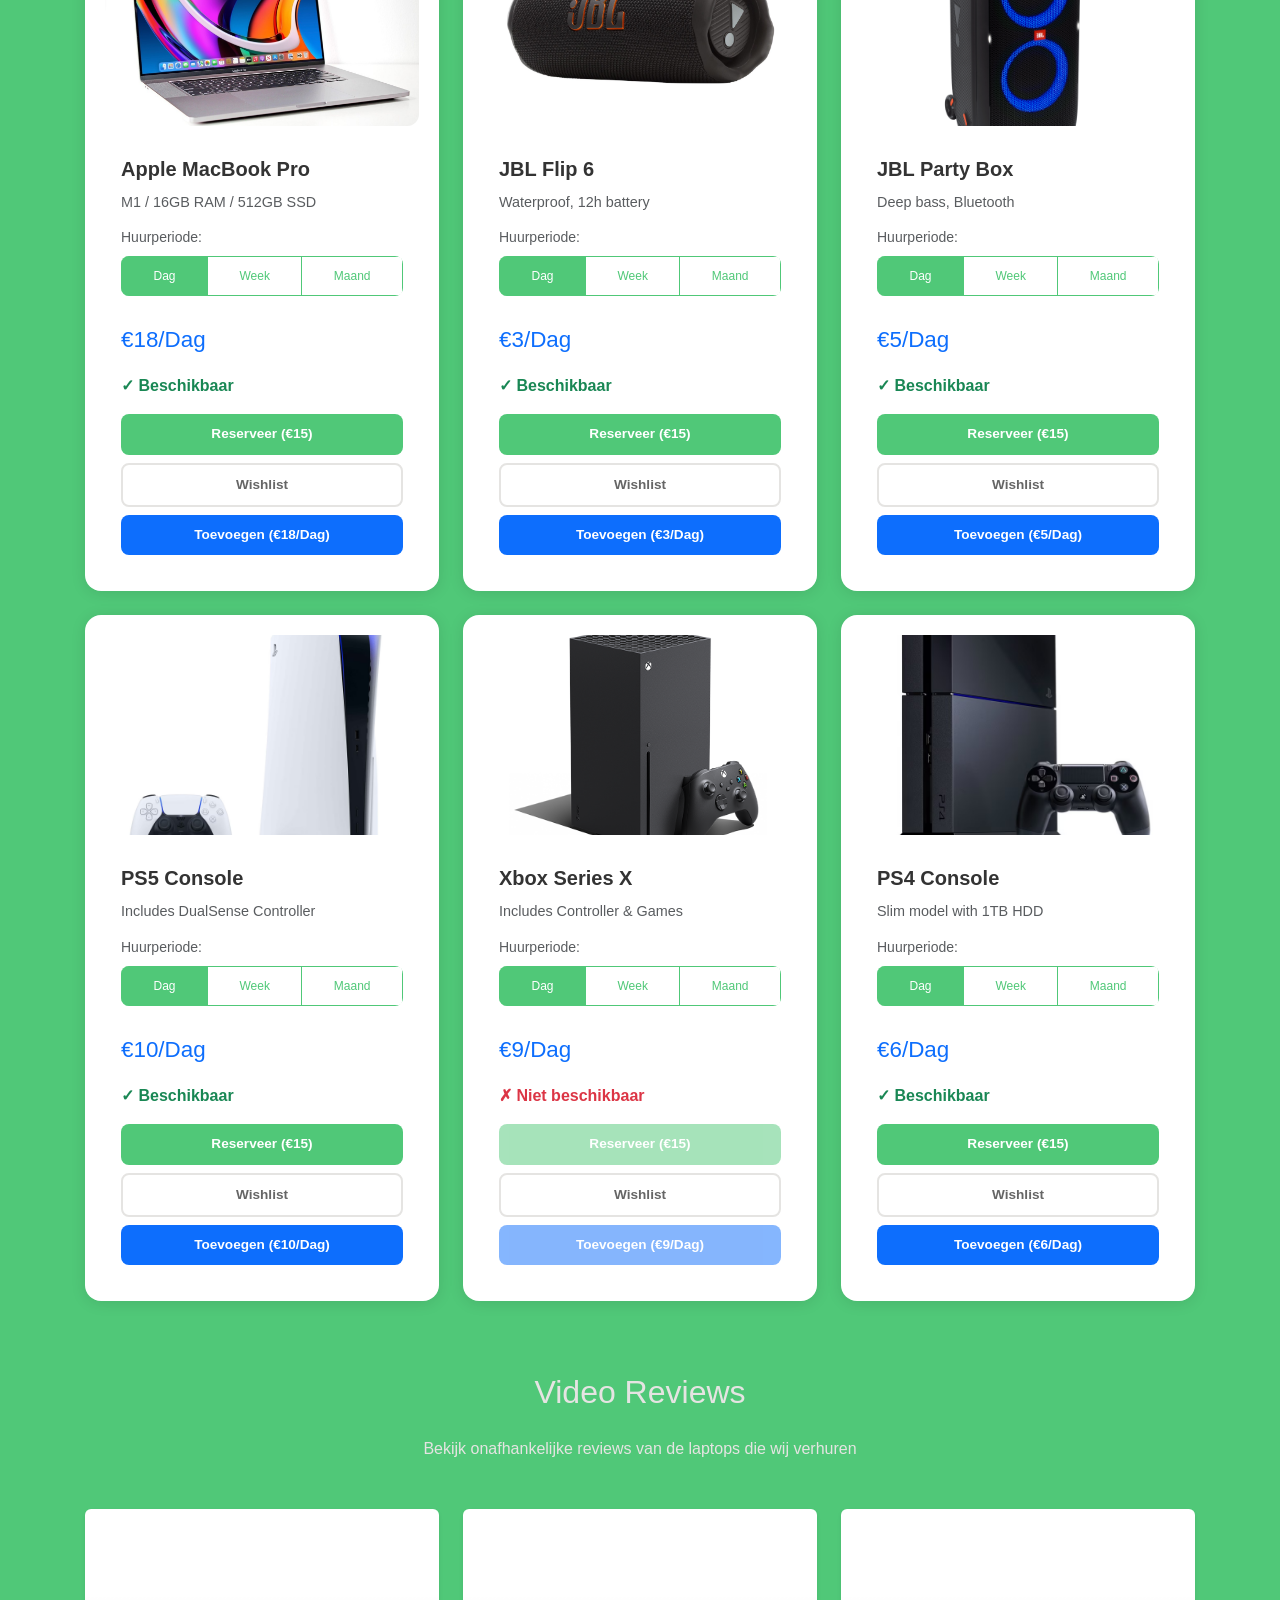
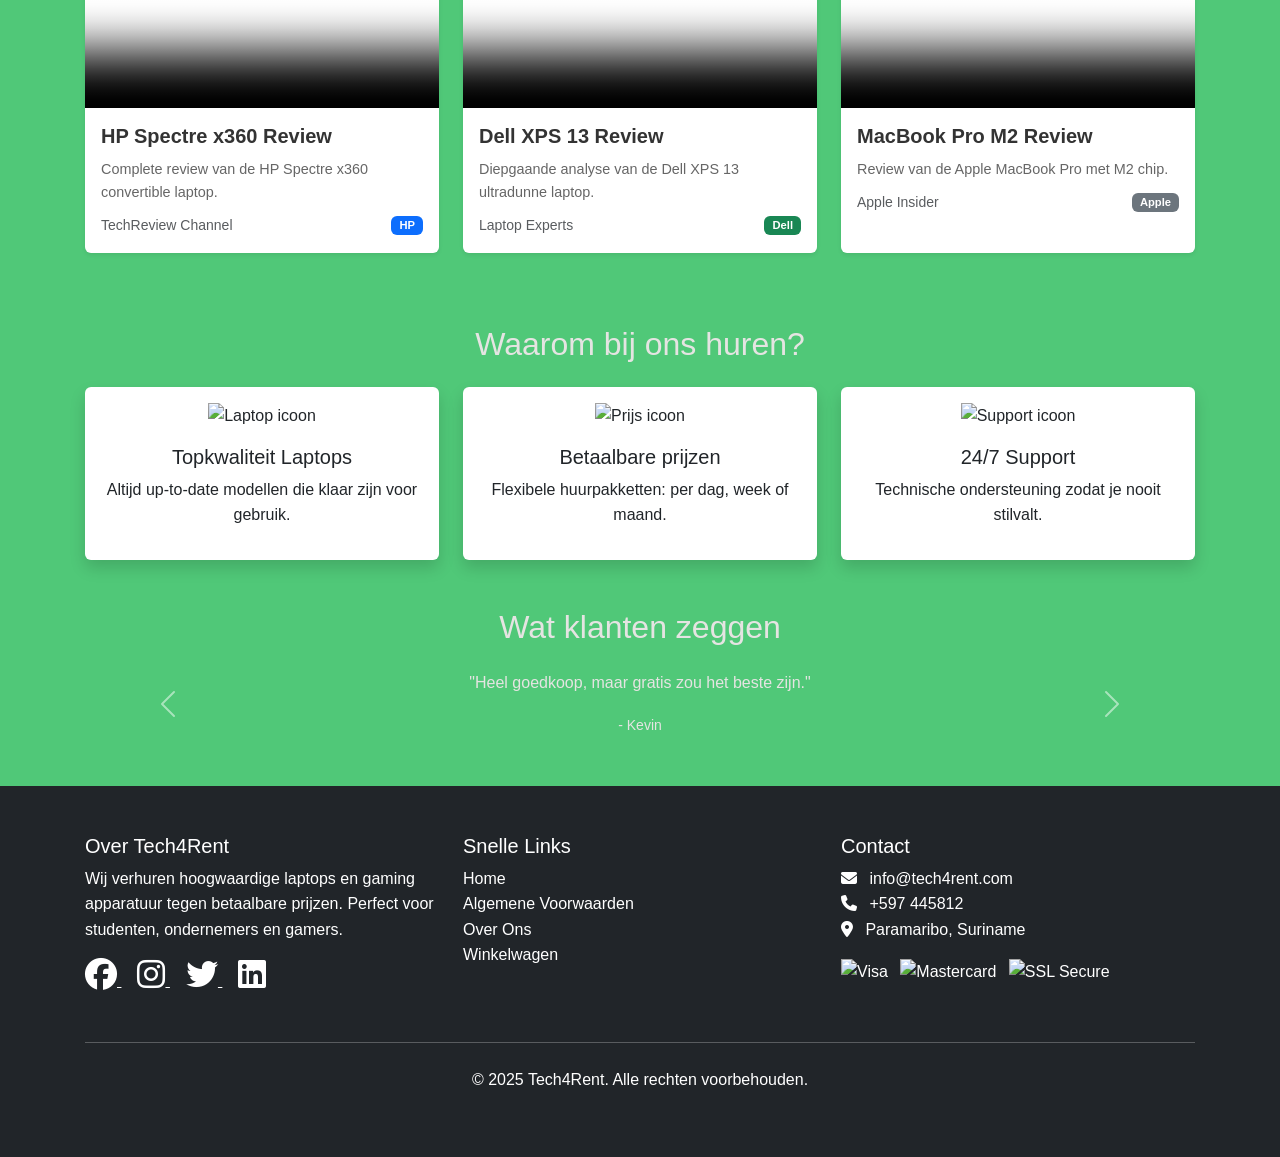
==== commit 78556ec2: "Update index.html" ====
--- a/index.html
+++ b/index.html
@@ -332,20 +332,19 @@
   </div>
 </section>
 
-<!-- Video Reviews Section with Embedded Videos -->
-<section class="container my-5" id="video-reviews" style="display:none;">
+<!-- Video Reviews Section -->
+<section class="container my-5" id="video-reviews">
   <h2 class="text-center mb-4">Video Reviews</h2>
   <p class="text-center mb-5">Bekijk onafhankelijke reviews van de laptops die wij verhuren</p>
   <div class="row">
     <div class="col-lg-4 col-md-6 mb-4">
       <div class="card h-100 shadow-sm">
         <div class="ratio ratio-16x9">
-          <!-- Replace with your Vimeo/YouTube embed code -->
-          <iframe src="https://vimeo.com/1125032021" 
-                  frameborder="0" 
-                  allow="autoplay; fullscreen; picture-in-picture" 
-                  allowfullscreen>
-          </iframe>
+          <video controls poster="img/video-thumbnails/hp-review-thumb.jpg">
+            <source src="1.mp4" type="video/mp4">
+            <source src="1.webm" type="video/webm">
+            Je browser ondersteunt deze video niet.
+          </video>
         </div>
         <div class="card-body">
           <h5 class="card-title">HP Spectre x360 Review</h5>
@@ -360,12 +359,11 @@
     <div class="col-lg-4 col-md-6 mb-4">
       <div class="card h-100 shadow-sm">
         <div class="ratio ratio-16x9">
-          <!-- Replace with your Vimeo/YouTube embed code -->
-          <iframe src="https://vimeo.com/1125032230" 
-                  frameborder="0" 
-                  allow="autoplay; fullscreen; picture-in-picture" 
-                  allowfullscreen>
-          </iframe>
+          <video controls poster="img/video-thumbnails/dell-review-thumb.jpg">
+            <source src="2.mp4" type="video/mp4">
+            <source src="2.webm" type="video/webm">
+            Je browser ondersteunt deze video niet.
+          </video>
         </div>
         <div class="card-body">
           <h5 class="card-title">Dell XPS 13 Review</h5>
@@ -380,12 +378,11 @@
     <div class="col-lg-4 col-md-6 mb-4">
       <div class="card h-100 shadow-sm">
         <div class="ratio ratio-16x9">
-          <!-- Replace with your Vimeo/YouTube embed code -->
-          <iframe src="https://vimeo.com/1125032485" 
-                  frameborder="0" 
-                  allow="autoplay; fullscreen; picture-in-picture" 
-                  allowfullscreen>
-          </iframe>
+          <video controls poster="img/video-thumbnails/macbook-review-thumb.jpg">
+            <source src="3.mp4" type="video/mp4">
+            <source src="3.webm" type="video/webm">
+            Je browser ondersteunt deze video niet.
+          </video>
         </div>
         <div class="card-body">
           <h5 class="card-title">MacBook Pro M2 Review</h5>
